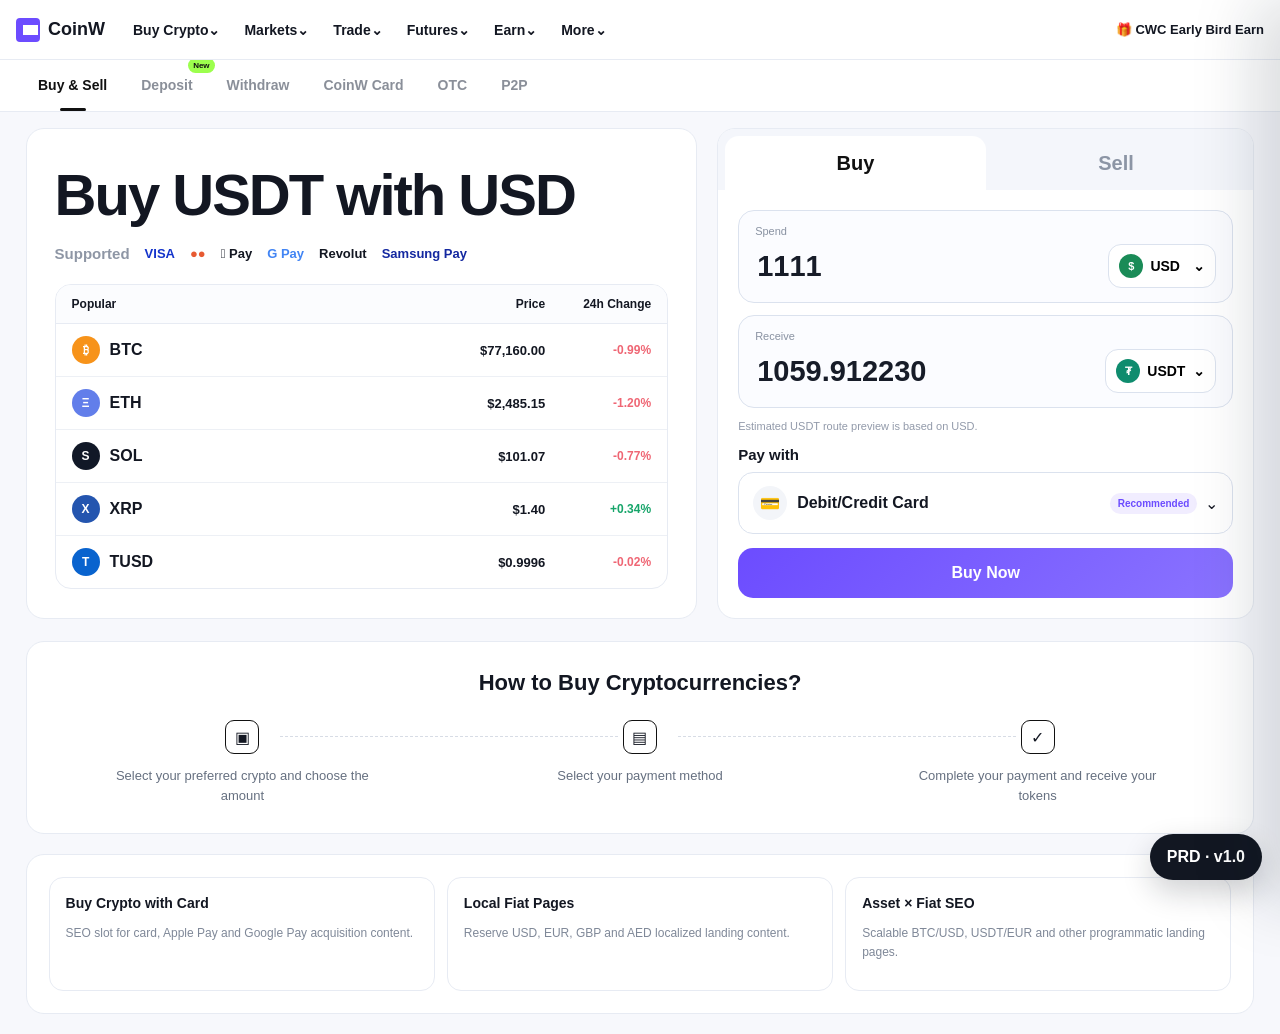
==== coinw-connect/index.html @ 409f34b9 "Add CoinW Connect Buy Now prototype and PRD" ====
<!DOCTYPE html>
<html lang="en">
<head>
<meta charset="utf-8"/>
<meta name="viewport" content="width=device-width,initial-scale=1"/>
<title>CoinW Connect · Buy Now Prototype + PRD</title>
<meta name="description" content="CoinW Connect Buy Now interactive prototype and product requirement document."/>
<style>
:root{--bg:#f7f8fc;--card:#fff;--line:#e7ebf3;--line2:#dbe2ee;--text:#131722;--muted:#7f8898;--purple:#6c4cff;--purple2:#8a73ff;--green:#17a56a;--red:#ef6674}*{box-sizing:border-box}html{scroll-behavior:smooth}body{margin:0;font-family:Inter,-apple-system,BlinkMacSystemFont,"Segoe UI",sans-serif;background:var(--bg);color:var(--text)}button,input{font:inherit}.nav{height:60px;background:#fff;border-bottom:1px solid var(--line);padding:0 16px;display:flex;align-items:center;justify-content:space-between;position:sticky;top:0;z-index:40}.nav-left,.brand,.menu{display:flex;align-items:center}.nav-left{gap:28px}.brand{gap:8px;font-weight:900;font-size:18px}.logo{width:24px;height:24px;border:7px solid var(--purple);border-right-width:2px;border-radius:4px}.menu{gap:24px;font-weight:700;font-size:14px}.promo{font-weight:800;font-size:13px}.mobile-actions{display:none}.subnav{height:52px;background:#fff;border-bottom:1px solid var(--line);display:flex;align-items:flex-end;gap:34px;padding:0 38px;overflow:auto;white-space:nowrap}.subnav::-webkit-scrollbar{display:none}.subnav-item{height:52px;display:flex;align-items:center;position:relative;color:#8a8f99;font-size:14px;font-weight:800}.subnav-item.active{color:#111}.subnav-item.active:after{content:"";position:absolute;bottom:0;left:50%;width:26px;height:3px;border-radius:3px;background:#111;transform:translateX(-50%)}.new{position:absolute;top:-1px;right:-22px;background:#9cff4d;color:#111;font-size:8px;padding:3px 5px;border-radius:999px}.page{width:min(1500px,96vw);margin:16px auto 22px;display:grid;grid-template-columns:1.25fr 1fr;gap:20px;align-items:stretch}.card{background:#fff;border:1px solid var(--line);border-radius:18px}.hero{padding:28px}.hero h1{font-size:58px;line-height:1.04;letter-spacing:-2px;margin:8px 0 20px}.support{display:flex;align-items:center;gap:15px;white-space:nowrap;overflow:auto;padding-bottom:2px;margin-bottom:20px}.support::-webkit-scrollbar{display:none}.support-label{color:#8e96a5;font-weight:700;font-size:15px}.paymark{font-size:13px;font-weight:800;flex:0 0 auto}.popular{border:1px solid var(--line);border-radius:16px;overflow:hidden}.popular-head,.popular-row{display:grid;grid-template-columns:1fr 145px 90px;gap:16px;align-items:center;padding:12px 16px}.popular-head{background:#fbfcfe;border-bottom:1px solid var(--line);font-size:12px;font-weight:800}.popular-head div:nth-child(n+2),.price,.chg{text-align:right}.popular-row{border-bottom:1px solid #edf0f5;cursor:pointer}.popular-row:last-child{border-bottom:none}.popular-row:hover,.popular-row.sel{background:#faf8ff}.asset{display:flex;align-items:center;gap:10px;font-weight:900}.coin{width:28px;height:28px;border-radius:50%;display:grid;place-items:center;color:#fff;font-size:12px;font-weight:900}.btc{background:#f7931a}.eth{background:#627eea}.sol{background:#111827}.xrp{background:#2455af}.tusd{background:#0963ce}.price{font-size:13px;font-weight:800}.chg{font-size:12px;font-weight:800}.down{color:var(--red)}.up{color:var(--green)}.panel{overflow:hidden}.tabs{display:grid;grid-template-columns:1fr 1fr;padding:7px 7px 0;background:#f4f6fb}.tabs button{height:54px;border:0;background:transparent;color:#8c95a5;font-size:20px;font-weight:900;border-radius:14px 14px 0 0;cursor:pointer}.tabs button.active{background:#fff;color:#111}.form{padding:20px}.field{border:1px solid var(--line2);border-radius:16px;background:#fbfcff;padding:14px 16px;margin-bottom:12px}.label{font-size:11px;color:#8992a2;margin-bottom:7px}.field-main{display:flex;align-items:center;justify-content:space-between;gap:10px}.amount{border:0;background:transparent;outline:0;min-width:0;width:100%;font-size:29px;font-weight:900;color:#171c28}.select-wrap{position:relative}.currency-btn{height:44px;min-width:108px;border:1px solid var(--line2);border-radius:13px;background:#fff;display:flex;align-items:center;justify-content:space-between;gap:8px;padding:0 10px;font-size:14px;font-weight:900;cursor:pointer}.dot{width:24px;height:24px;border-radius:50%;display:grid;place-items:center;color:#fff;font-size:11px}.usd{background:#1a8b57}.eur{background:#2867c9}.gbp{background:#4f46e5}.aed{background:#0f9d85}.usdt{background:#0f8c6e}.dropdown{display:none;position:absolute;right:0;top:51px;width:260px;background:#fff;border:1px solid var(--line2);border-radius:16px;padding:10px;box-shadow:0 18px 45px rgba(16,24,40,.15);z-index:80}.dropdown.show{display:block}.search{width:100%;height:38px;border:1px solid var(--line);border-radius:10px;padding:0 10px;outline:0;margin-bottom:8px}.dd{display:flex;align-items:center;justify-content:space-between;padding:9px;border-radius:10px;cursor:pointer}.dd:hover,.dd.active{background:#f5f2ff}.dd-left{display:flex;align-items:center;gap:9px}.dd small{display:block;color:#8b93a3;margin-top:2px}.estimate{font-size:11px;color:#929aaa;margin-bottom:14px}.section-title{font-size:15px;font-weight:900;margin:14px 0 9px}.pay-selector{border:1px solid var(--line2);border-radius:15px;padding:13px 14px;display:flex;align-items:center;justify-content:space-between;cursor:pointer}.pay-left{display:flex;align-items:center;gap:10px}.pay-icon{width:34px;height:34px;border-radius:50%;background:#f3f5f9;display:grid;place-items:center}.pay-title{font-size:16px;font-weight:900}.recommend{padding:5px 8px;border-radius:999px;background:#f1edff;color:var(--purple);font-size:10px;font-weight:900}.cta{width:100%;height:50px;border:0;border-radius:15px;background:linear-gradient(135deg,var(--purple),var(--purple2));color:#fff;font-size:16px;font-weight:900;margin-top:14px;cursor:pointer}.howto,.seo{width:min(1500px,96vw);margin:0 auto 20px;background:#fff;border:1px solid var(--line);border-radius:18px}.howto{padding:28px}.howto h2{text-align:center;margin:0 0 24px;font-size:22px}.steps{display:grid;grid-template-columns:repeat(3,1fr);gap:22px}.step{text-align:center;position:relative}.step:not(:last-child):after{content:"";position:absolute;top:16px;right:-50%;width:90%;border-top:1px dashed #d7dce5}.step-icon{width:34px;height:34px;border:1px solid #111;border-radius:9px;margin:0 auto 12px;display:grid;place-items:center;background:#fff;position:relative;z-index:2}.step p{margin:0 auto;color:#667080;font-size:13px;max-width:260px;line-height:1.5}.seo{padding:22px}.seo-grid{display:grid;grid-template-columns:repeat(3,1fr);gap:12px}.seo-card{border:1px solid var(--line);border-radius:14px;padding:16px}.seo-card b{font-size:14px}.seo-card p{font-size:12px;color:#7f8898;line-height:1.6}.overlay{position:fixed;inset:0;background:rgba(15,20,30,.5);display:none;align-items:center;justify-content:center;padding:18px;z-index:120}.overlay.show{display:flex}.modal{width:min(570px,96vw);max-height:88vh;overflow:auto;background:#fff;border-radius:20px;padding:22px}.modal-head{display:flex;align-items:center;justify-content:space-between;margin-bottom:14px}.modal-title{font-size:20px;font-weight:900}.close{width:34px;height:34px;border:0;background:#f4f5f8;border-radius:50%;font-size:20px;cursor:pointer}.group{display:flex;justify-content:space-between;color:#868e9d;font-size:12px;margin:14px 0 8px}.option{border:1px solid var(--line2);border-radius:14px;padding:13px;margin-bottom:10px;cursor:pointer}.option.selected{border-color:#171c28}.op-row{display:flex;align-items:center;justify-content:space-between;gap:14px}.op-left{display:flex;align-items:center;gap:12px}.op-icon{width:36px;height:36px;border-radius:10px;background:#f2f4f8;display:grid;place-items:center;font-weight:900}.op-title{font-size:14px;font-weight:900}.op-sub{font-size:11px;color:#8b93a3;margin-top:3px}.op-price{font-size:13px;font-weight:900}.modal-footer{text-align:right;margin-top:14px}.confirm{height:42px;padding:0 20px;border:0;border-radius:999px;background:#202531;color:#fff;font-weight:900;cursor:pointer}.auth-tabs{display:grid;grid-template-columns:1fr 1fr;background:#f3f5f8;border-radius:12px;padding:4px;margin-bottom:14px}.auth-tabs button{height:38px;border:0;border-radius:9px;background:transparent;font-weight:800;color:#7d8595}.auth-tabs button.active{background:#fff;color:#111}.auth-label{font-size:11px;color:#7f8898;margin:9px 0 6px}.auth-input{width:100%;height:45px;border:1px solid var(--line2);border-radius:12px;padding:0 12px;outline:0}.auth-primary{width:100%;height:46px;border:0;border-radius:13px;background:var(--purple);color:#fff;font-weight:900;margin-top:12px}.divider{display:flex;align-items:center;gap:8px;color:#a0a7b4;font-size:11px;margin:15px 0 10px}.divider:before,.divider:after{content:"";height:1px;background:#edf0f5;flex:1}.social{display:grid;grid-template-columns:repeat(3,1fr);gap:8px}.social button{height:42px;border:1px solid var(--line2);border-radius:11px;background:#fff;font-weight:800}.quotes{margin-top:12px}.quote{border:1px solid var(--line2);border-radius:14px;padding:13px;margin-bottom:9px;cursor:pointer}.quote.sel{border-color:#866fff;background:#fbfaff}.quote-top{display:flex;justify-content:space-between;gap:10px}.vendor{font-weight:900}.qsub,.qmeta{font-size:11px;color:#8992a2}.qmeta{display:flex;justify-content:space-between;margin-top:8px}.best{display:inline-block;background:#ebfaf2;color:#11985d;padding:3px 6px;border-radius:999px;font-size:9px;font-weight:900}.review{border:1px solid var(--line2);border-radius:14px;padding:13px}.kv{display:flex;justify-content:space-between;padding:9px 0;border-bottom:1px dashed #e7eaf0;font-size:12px}.kv:last-child{border-bottom:0}.kv span{color:#7c8595}
/* PRD drawer */.prd-fab{position:fixed;right:18px;bottom:20px;z-index:180;height:46px;padding:0 17px;border:0;border-radius:999px;background:#121722;color:#fff;font-weight:900;cursor:pointer;box-shadow:0 12px 30px rgba(18,23,34,.2)}.prd-backdrop{position:fixed;inset:0;background:rgba(17,23,34,.25);display:none;z-index:190}.prd-backdrop.show{display:block}.prd{position:fixed;top:0;right:0;width:min(700px,94vw);height:100vh;background:#fff;z-index:200;transform:translateX(100%);transition:.25s;box-shadow:-25px 0 60px rgba(16,24,40,.15);display:flex;flex-direction:column}.prd.open{transform:none}.prd-head{padding:18px 22px;border-bottom:1px solid #edf0f5;display:flex;justify-content:space-between;gap:14px}.eyebrow{font-size:10px;letter-spacing:.08em;color:var(--purple);font-weight:900}.prd-head h2{font-size:24px;margin:4px 0 5px}.meta{font-size:11px;color:#8b93a3}.prd-body{display:grid;grid-template-columns:165px 1fr;min-height:0;flex:1}.toc{background:#fbfbfd;border-right:1px solid #edf0f5;padding:12px 9px;overflow:auto}.toc a{display:block;text-decoration:none;color:#657080;font-size:11px;font-weight:700;padding:7px 9px;border-radius:8px}.toc a:hover{background:#f1edff;color:var(--purple)}.doc{overflow:auto;padding:20px 22px 45px}.sec{padding-bottom:20px;margin-bottom:20px;border-bottom:1px solid #eef1f5}.sec:last-child{border-bottom:0}.sec h3{font-size:19px;margin:0 0 10px}.sec h4{font-size:14px;margin:15px 0 7px}.sec p,.sec li{font-size:12px;color:#576171;line-height:1.65}.sec ul,.sec ol{padding-left:18px}.callout,.note{border-radius:11px;padding:11px 12px;font-size:12px;line-height:1.6;margin:9px 0}.callout{background:#f8f6ff;border:1px solid #e4ddff;color:#4f43a3}.note{background:#fafbfc;border:1px solid #e8ebf1;color:#687183}.tbl{width:100%;border-collapse:separate;border-spacing:0;border:1px solid #e8ebf1;border-radius:11px;overflow:hidden;margin:9px 0;font-size:11px}.tbl th,.tbl td{padding:8px;border-bottom:1px solid #edf0f4;border-right:1px solid #edf0f4;text-align:left;vertical-align:top;line-height:1.4}.tbl th{background:#f8f9fb}.tbl tr:last-child td{border-bottom:0}.tbl th:last-child,.tbl td:last-child{border-right:0}.tag{display:inline-flex;padding:2px 6px;border-radius:999px;background:#f1edff;color:#6c4cff;font-size:9px;font-weight:900}.p0{background:#fff0f1;color:#e34b5a}.p1{background:#fff7e9;color:#c27c10}.flow{display:flex;flex-wrap:wrap;gap:5px;align-items:center}.flow b{border:1px solid #e1e5ed;border-radius:7px;padding:5px 7px;font-size:10px}.arrow{color:#9ca3af}
@media(max-width:780px){.menu,.promo{display:none}.mobile-actions{display:flex;gap:14px}.subnav{padding:0 14px;gap:24px}.page{width:auto;margin:12px;display:flex;flex-direction:column}.panel{order:0}.hero{order:1;padding:18px 15px}.hero h1{font-size:34px;margin-bottom:14px}.support{gap:12px}.support-label{font-size:14px}.paymark{font-size:12px}.popular-head,.popular-row{grid-template-columns:1fr 92px 68px;padding:10px 12px;gap:8px}.popular-head{font-size:10px}.price{font-size:11px}.chg{font-size:10px}.form{padding:15px}.tabs button{height:48px;font-size:17px}.amount{font-size:26px}.currency-btn{min-width:100px}.dropdown{position:fixed;left:12px;right:12px;top:auto;bottom:12px;width:auto;max-height:65vh;overflow:auto}.howto,.seo{width:auto;margin:0 12px 14px}.howto{padding:20px 16px}.steps{grid-template-columns:1fr;gap:6px}.step{display:grid;grid-template-columns:34px 1fr;text-align:left;gap:10px;padding:7px 0}.step:not(:last-child):after{display:none}.step-icon{margin:0}.step p{margin:5px 0 0;max-width:none}.seo-grid{grid-template-columns:1fr}.overlay{align-items:flex-end;padding:0}.modal{width:100%;max-width:none;border-radius:20px 20px 0 0;padding:18px 15px}.social{grid-template-columns:1fr}.prd{width:100vw}.prd-body{display:block}.toc{display:none}.doc{padding:17px 15px 40px}.prd-head{padding:15px}.prd-head h2{font-size:21px}.prd-fab{right:12px;bottom:13px}}
</style>
</head><body>
<div class="nav"><div class="nav-left"><div class="brand"><span class="logo"></span>CoinW</div><div class="menu"><span>Buy Crypto⌄</span><span>Markets⌄</span><span>Trade⌄</span><span>Futures⌄</span><span>Earn⌄</span><span>More⌄</span></div></div><div class="promo">🎁 CWC Early Bird Earn</div><div class="mobile-actions">⌕ ☰</div></div>
<div class="subnav"><div class="subnav-item active">Buy &amp; Sell</div><div class="subnav-item">Deposit<span class="new">New</span></div><div class="subnav-item">Withdraw</div><div class="subnav-item">CoinW Card</div><div class="subnav-item">OTC</div><div class="subnav-item">P2P</div></div>
<div class="page">
<section class="card hero"><h1 id="heroTitle">Buy USDT with USD</h1><div class="support"><span class="support-label">Supported</span><span class="paymark" style="color:#1434cb">VISA</span><span class="paymark" style="color:#e75a32">●●</span><span class="paymark"> Pay</span><span class="paymark" style="color:#4285f4">G Pay</span><span class="paymark">Revolut</span><span class="paymark" style="color:#1428a0">Samsung Pay</span></div>
<div class="popular"><div class="popular-head"><div>Popular</div><div>Price</div><div>24h Change</div></div><div id="pop-USDT" style="display:none"></div><div class="popular-row" id="pop-BTC" onclick="pickAsset('BTC')"><div class="asset"><span class="coin btc">₿</span>BTC</div><div class="price">$77,160.00</div><div class="chg down">-0.99%</div></div><div class="popular-row" id="pop-ETH" onclick="pickAsset('ETH')"><div class="asset"><span class="coin eth">Ξ</span>ETH</div><div class="price">$2,485.15</div><div class="chg down">-1.20%</div></div><div class="popular-row" id="pop-SOL" onclick="pickAsset('SOL')"><div class="asset"><span class="coin sol">S</span>SOL</div><div class="price">$101.07</div><div class="chg down">-0.77%</div></div><div class="popular-row" id="pop-XRP" onclick="pickAsset('XRP')"><div class="asset"><span class="coin xrp">X</span>XRP</div><div class="price">$1.40</div><div class="chg up">+0.34%</div></div><div class="popular-row" id="pop-TUSD" onclick="pickAsset('TUSD')"><div class="asset"><span class="coin tusd">T</span>TUSD</div><div class="price">$0.9996</div><div class="chg down">-0.02%</div></div></div></section>
<section class="card panel"><div class="tabs"><button id="buyTab" class="active" onclick="setMode('buy')">Buy</button><button id="sellTab" onclick="setMode('sell')">Sell</button></div><div class="form" id="form"></div></section></div>
<section class="howto"><h2>How to Buy Cryptocurrencies?</h2><div class="steps"><div class="step"><div class="step-icon">▣</div><p>Select your preferred crypto and choose the amount</p></div><div class="step"><div class="step-icon">▤</div><p>Select your payment method</p></div><div class="step"><div class="step-icon">✓</div><p>Complete your payment and receive your tokens</p></div></div></section>
<section class="seo"><div class="seo-grid"><div class="seo-card"><b>Buy Crypto with Card</b><p>SEO slot for card, Apple Pay and Google Pay acquisition content.</p></div><div class="seo-card"><b>Local Fiat Pages</b><p>Reserve USD, EUR, GBP and AED localized landing content.</p></div><div class="seo-card"><b>Asset × Fiat SEO</b><p>Scalable BTC/USD, USDT/EUR and other programmatic landing pages.</p></div></div></section>
<div class="overlay" id="payModal"><div class="modal"><div class="modal-head"><div class="modal-title">Select Payment Method</div><button class="close" onclick="closePay()">×</button></div><div class="group"><span>CoinW Connect</span><span>Price per USD</span></div><div class="option" id="op-card" onclick="selectPay('Debit/Credit Card')"><div class="op-row"><div class="op-left"><div class="op-icon">💳</div><div><div class="op-title">Debit/Credit Card</div><div class="op-sub">Visa, Mastercard</div></div></div><div class="op-price">1.0482 USD</div></div></div><div class="option" id="op-apple" onclick="selectPay('Apple Pay')"><div class="op-row"><div class="op-left"><div class="op-icon"></div><div><div class="op-title">Apple Pay</div></div></div><div class="op-price">1.0478 USD</div></div></div><div class="option" id="op-google" onclick="selectPay('Google Pay')"><div class="op-row"><div class="op-left"><div class="op-icon">G</div><div><div class="op-title">Google Pay</div></div></div><div class="op-price">1.0479 USD</div></div></div><div class="group"><span>Third Party · Extra KYC</span><span></span></div><div class="option" id="op-mercuryo" onclick="selectPay('Mercuryo')"><div class="op-row"><div class="op-left"><div class="op-icon">M</div><div><div class="op-title">Mercuryo</div><div class="op-sub">Third-party ramp</div></div></div><div class="op-price">1.0206 USD</div></div></div><div class="option" id="op-moonpay" onclick="selectPay('MoonPay')"><div class="op-row"><div class="op-left"><div class="op-icon">●</div><div><div class="op-title">MoonPay</div><div class="op-sub">Third-party ramp</div></div></div><div class="op-price">1.0142 USD</div></div></div><div class="modal-footer"><button class="confirm" onclick="applyPay()">Confirm</button></div></div></div>
<div class="overlay" id="authModal"><div class="modal"><div class="modal-head"><div class="modal-title" id="authTitle">Welcome to CoinW</div><button class="close" onclick="closeAuth()">×</button></div><div class="auth-tabs"><button id="signTab" class="active" onclick="authMode('signup')">Sign up</button><button id="loginTab" onclick="authMode('login')">Log in</button></div><div id="authBody"></div></div></div>
<button class="prd-fab" onclick="openPRD()">PRD · v1.0</button><div class="prd-backdrop" id="prdBack" onclick="closePRD()"></div><aside class="prd" id="prd"><div class="prd-head"><div><div class="eyebrow">PRODUCT REQUIREMENT DOCUMENT</div><h2>CoinW Connect · Buy Now</h2><div class="meta">V1.0 · Draft · 2026-09-15 · Web + App</div></div><button class="close" onclick="closePRD()">×</button></div><div class="prd-body"><nav class="toc"><a href="#s1">01 项目概述</a><a href="#s2">02 目标与指标</a><a href="#s3">03 范围</a><a href="#s4">04 用户场景</a><a href="#s5">05 E2E Flow</a><a href="#s6">06 页面模块</a><a href="#s7">07 核心规则</a><a href="#s8">08 CoinW Connect</a><a href="#s9">09 登录/KYC</a><a href="#s10">10 支付/报价</a><a href="#s11">11 订单状态</a><a href="#s12">12 异常</a><a href="#s13">13 风控合规</a><a href="#s14">14 数据埋点</a><a href="#s15">15 SEO</a><a href="#s16">16 技术/API</a><a href="#s17">17 后台</a><a href="#s18">18 多语言</a><a href="#s19">19 验收</a><a href="#s20">20 Roadmap</a><a href="#s21">21 待确认</a></nav><main class="doc">
<section class="sec" id="s1"><h3>01. 项目概述</h3><div class="callout"><b>一句话：</b>CoinW Connect 是 CoinW 自有品牌的法币买卖入口。用户在 CoinW 内选择币种、法币与支付方式，后台路由至合适 PSP / On-ramp Provider，尽量保持原生 UI、复用 KYC，并由 CoinW 统一展示报价、订单与售后。</div><p>核心问题：第三方跳转、重复 KYC、报价不可比、支付方式分散、品牌割裂。产品原则：CoinW First、Payment Method First、Native before Redirect、One Router。</p></section>
<section class="sec" id="s2"><h3>02. 目标与指标</h3><table class="tbl"><tr><th>目标</th><th>建议指标</th></tr><tr><td>提升买币转化</td><td>Visit → Buy Now +10%~20%</td></tr><tr><td>提升支付成功率</td><td>Payment Success +5 pct</td></tr><tr><td>降低 KYC 摩擦</td><td>重复 KYC 率下降 ≥50%</td></tr><tr><td>降低单通道依赖</td><td>关键市场 ≥2 可用通道</td></tr><tr><td>SEO 获客</td><td>Asset×Fiat Landing Pages</td></tr></table><p><b>North Star：</b>Completed Buy/Sell Orders / Qualified Buy Page Visitors。</p></section>
<section class="sec" id="s3"><h3>03. 产品范围</h3><table class="tbl"><tr><th>阶段</th><th>范围</th></tr><tr><td><span class="tag p0">P0</span></td><td>Buy、主流法币/币、Card、Apple Pay、Google Pay、登录注册 Gate、报价、订单结果、Web/App。</td></tr><tr><td><span class="tag p1">P1</span></td><td>Sell、Bank Transfer、本地支付、Router、失败切换、订单中心。</td></tr><tr><td>P2</td><td>Recurring Buy、智能路由、地域化 SEO、会员费率。</td></tr></table><p>首期不做：P2P、复杂 OTC、自建全球 acquiring。</p></section>
<section class="sec" id="s4"><h3>04. 用户与场景</h3><table class="tbl"><tr><th>用户</th><th>需求</th><th>体验</th></tr><tr><td>未登录</td><td>先看能否买和价格</td><td>可配置；Buy Now 后注册/登录。</td></tr><tr><td>已登录未 KYC</td><td>最短完成认证</td><td>保留当前订单上下文。</td></tr><tr><td>KYC Passed</td><td>最少步骤支付</td><td>优先 KYC Reliance。</td></tr><tr><td>高频用户</td><td>价格/成功率/速度</td><td>推荐最优支付方式。</td></tr></table></section>
<section class="sec" id="s5"><h3>05. E2E Flow</h3><div class="flow"><b>Buy & Sell</b><span class="arrow">→</span><b>Fiat/Asset</b><span class="arrow">→</span><b>Payment Method</b><span class="arrow">→</span><b>Buy Now</b><span class="arrow">→</span><b>Auth/KYC</b><span class="arrow">→</span><b>Quote</b><span class="arrow">→</span><b>Pay</b><span class="arrow">→</span><b>Complete</b></div><div class="note">登录/KYC 前选择的 fiat、asset、amount、payment_method 必须保存并在成功后恢复。</div></section>
<section class="sec" id="s6"><h3>06. 页面模块</h3><table class="tbl"><tr><th>模块</th><th>需求</th></tr><tr><td>动态 H1</td><td>Buy {Asset} with {Fiat}，切换后实时变化。</td></tr><tr><td>Supported</td><td>支付品牌单行轻量展示；移动端横滑。</td></tr><tr><td>Popular</td><td>竖向 5 个；一次 batch 行情；点击联动 Asset。</td></tr><tr><td>Spend/Receive</td><td>金额 + Fiat/Crypto 搜索下拉；min/max 校验。</td></tr><tr><td>Pay with</td><td>只保留支付方式 + Recommended，避免信息过载。</td></tr><tr><td>Payment Modal</td><td>Card、Apple Pay、Google Pay 独立；Third Party fallback。</td></tr><tr><td>Buy Now</td><td>未登录拉起 Auth；已登录进入 Quote/Pay。</td></tr><tr><td>How to Buy</td><td>Choose → Pay → Receive，静态模块。</td></tr><tr><td>SEO</td><td>正文、FAQ、Asset×Fiat Landing 预留。</td></tr></table></section>
<section class="sec" id="s7"><h3>07. 核心规则</h3><ul><li>只展示 enabled 的 Asset×Fiat×Country 组合。</li><li>金额需同时满足 CoinW、Provider、支付方式、KYC Tier 限额。</li><li>Recommended 排序建议：可用性 &gt; 摩擦 &gt; 成功率 &gt; 成本 &gt; ETA。</li><li>配置页价格为 estimate；执行前 Quote 必须含 quote_id、expires_at、effective_price、fee、receive_amount。</li><li>Quote 过期自动刷新；变化超过阈值需二次确认。</li></ul></section>
<section class="sec" id="s8"><h3>08. CoinW Connect 架构</h3><div class="callout"><b>定义：</b>CoinW Connect = CoinW 自有 Payment/On-ramp Experience Layer + Routing Layer，不等于单一 PSP。</div><table class="tbl"><tr><th>层</th><th>职责</th></tr><tr><td>CoinW UX</td><td>支付方式、认证、报价、订单、客服。</td></tr><tr><td>Router</td><td>Eligibility、Provider 选择、Quote 聚合、Fallback、成本/成功率策略。</td></tr><tr><td>Connector</td><td>PSP / On-ramp API、SDK、KYC Reliance、Webhook、Settlement。</td></tr><tr><td>Ledger</td><td>UID/订单关联、资产入账、对账、补单。</td></tr></table><p>Provider 最低要求：优先 Full API / Headless / Embedded SDK；Quote/Order/Status/Webhook；Card 支持 3DS/Tokenization；优先 KYC Reliance。候选包括 Banxa Native、OSL Pay OpenAPI、Transak Whitelabel、Nuvei、Checkout.com + Crypto Provider 等，最终以商务/牌照/覆盖为准。</p></section>
<section class="sec" id="s9"><h3>09. 登录 / KYC</h3><table class="tbl"><tr><th>状态</th><th>动作</th></tr><tr><td>未登录</td><td>Sign up / Log in；Email/Phone、Google、Apple、Telegram。</td></tr><tr><td>已登录未 KYC</td><td>进入 CoinW KYC，成功后恢复订单。</td></tr><tr><td>KYC Processing</td><td>禁止支付。</td></tr><tr><td>KYC Passed</td><td>请求 Eligibility / Quote。</td></tr><tr><td>Extra KYC</td><td>只补 Provider 缺失字段，避免全量重做。</td></tr></table></section>
<section class="sec" id="s10"><h3>10. 支付方式与报价</h3><ul><li>Debit/Credit Card：Visa、Mastercard。</li><li>Apple Pay / Google Pay：独立一行，按设备/地区/Provider 可用性展示。</li><li>Bank Transfer：P1；按地区配置 local rail。</li><li>Third Party：原生能力不可用或显著更优时 fallback。</li></ul><p>认证后 Quote 卡建议只保留 Provider、Receive、Effective Price、Fee、ETA、Best，避免重复信息。</p></section>
<section class="sec" id="s11"><h3>11. 订单状态</h3><table class="tbl"><tr><th>Status</th><th>用户文案</th></tr><tr><td>CREATED</td><td>Preparing payment</td></tr><tr><td>PAYMENT_PENDING</td><td>Complete your payment</td></tr><tr><td>PAYMENT_PROCESSING</td><td>Processing</td></tr><tr><td>PAYMENT_SUCCESS</td><td>Payment received</td></tr><tr><td>CRYPTO_PROCESSING</td><td>Crypto is on the way</td></tr><tr><td>COMPLETED</td><td>Completed</td></tr><tr><td>FAILED</td><td>Failed + Retry</td></tr><tr><td>REFUNDING/REFUNDED</td><td>Refund status</td></tr></table></section>
<section class="sec" id="s12"><h3>12. 异常场景</h3><ul><li>Quote 过期：刷新并必要时二次确认。</li><li>Provider 不可用：Router 尝试下一通道。</li><li>3DS 失败：保留订单，可 Retry 或换方式。</li><li>支付成功未到账：进入 CRYPTO_PROCESSING，禁止重复扣款。</li><li>切换 fiat/asset：旧 Quote 立即失效。</li><li>地区受限：隐藏不可用方式；全不可用给替代路径。</li></ul></section>
<section class="sec" id="s13"><h3>13. 风控与合规</h3><ul><li>Eligibility 结合账户实体、居住国、IP、KYC Level、支付工具国家。</li><li>Card：3DS、CVV/AVS（适用时）、velocity、device/fraud signals。</li><li>制裁/PEP/高风险地区沿用 CoinW 账户层规则。</li><li>支付工具持有人与 KYC 姓名不一致策略需合规确认。</li><li>Provider decision、Webhook、人工操作完整 Audit Log。</li></ul></section>
<section class="sec" id="s14"><h3>14. 数据埋点</h3><table class="tbl"><tr><th>Event</th><th>说明</th></tr><tr><td>buy_page_view</td><td>页面曝光</td></tr><tr><td>fiat_select / asset_select</td><td>切换资产</td></tr><tr><td>payment_method_open/select</td><td>支付方式选择</td></tr><tr><td>buy_now_click</td><td>主 CTA</td></tr><tr><td>auth_complete</td><td>认证完成</td></tr><tr><td>quote_success</td><td>报价成功</td></tr><tr><td>payment_submit</td><td>支付提交</td></tr><tr><td>order_complete / fail</td><td>完成 / 失败</td></tr></table><p>Dashboard：Visit→Buy Now、Auth Completion、Quote Success、Payment Success、Order Completion、Provider Success Rate、KYC Re-do Rate、P50/P95 完成时长。</p></section>
<section class="sec" id="s15"><h3>15. SEO / Growth</h3><ul><li>核心内容未登录可抓取，建议 SSR。</li><li>Title/H1：Buy {Asset} with {Fiat} | CoinW。</li><li>Programmatic：/buy/btc/usd、/buy/usdt/eur。</li><li>正文：How to Buy、Payment Methods、FAQ、Fees、Limits、本地市场内容。</li><li>FAQ Schema、Breadcrumb、canonical、hreflang。</li><li>Popular 仅一次 batch 行情 + cache，避免实时接口堆叠。</li></ul></section>
<section class="sec" id="s16"><h3>16. 技术 / API</h3><table class="tbl"><tr><th>API</th><th>用途</th></tr><tr><td>GET /buy/config</td><td>国家、fiat、asset、payment、限额；可缓存。</td></tr><tr><td>POST /buy/eligibility</td><td>用户/方式/Provider 可用性。</td></tr><tr><td>POST /buy/quotes</td><td>并发聚合 Provider 报价。</td></tr><tr><td>POST /buy/orders</td><td>CoinW + Provider 订单；必须幂等。</td></tr><tr><td>GET /buy/orders/{id}</td><td>统一订单状态。</td></tr><tr><td>POST /webhooks/provider/{x}</td><td>验签、去重、可重放。</td></tr></table><p>Quote 聚合并发；敏感支付字段只走 PCI 合规 Hosted Fields / SDK；Popular 使用 1 次 batch API + 15~60s cache。</p></section>
<section class="sec" id="s17"><h3>17. 后台 / 运营</h3><ul><li>Country → Fiat → Asset → Payment Method → Provider 配置。</li><li>Provider 开关、优先级、成本、限额、Maintenance、Fallback。</li><li>Recommended 规则权重。</li><li>订单搜索、失败原因、Refresh Status、Retry Webhook、Export。</li><li>SEO/FAQ/How to Buy 内容可配置。</li></ul></section>
<section class="sec" id="s18"><h3>18. 多语言与本地化</h3><ul><li>Asset Symbol / Fiat code 固定英文，描述本地化。</li><li>金额与小数精度按 locale 处理。</li><li>Supported Payment Methods 按地区动态。</li><li>SEO 使用 hreflang + 本地法币关键词。</li><li>移动端 Supported 单行横滑，不换两行。</li></ul></section>
<section class="sec" id="s19"><h3>19. 验收标准</h3><ol><li>USD→EUR 后 H1、币种、estimate、Quote 同步。</li><li>USDT→BTC 后 H1、Receive、Popular 高亮、Quote 同步。</li><li>未登录 Buy Now 必拉起注册/登录并恢复上下文。</li><li>Apple Pay / Google Pay 独立；Card 仅 Visa/Mastercard。</li><li>Recommended 只允许一个并与 Router 一致。</li><li>过期 Quote 不可提交。</li><li>重复点击不得重复建单/扣款。</li><li>Desktop/Mobile 完整走通。</li><li>Popular 5 个资产只用一次批量行情请求。</li><li>SEO 内容未登录可抓取。</li></ol></section>
<section class="sec" id="s20"><h3>20. Roadmap</h3><table class="tbl"><tr><th>阶段</th><th>交付</th></tr><tr><td><span class="tag p0">MVP</span></td><td>Buy + Card/Apple Pay/Google Pay + 主 Provider + fallback + Auth/KYC + Quote/Order + Web/App；建议 4~6 周（视 Provider）。</td></tr><tr><td><span class="tag p1">1.1</span></td><td>Bank Transfer、Sell、Router、订单中心、Provider Analytics。</td></tr><tr><td>P2</td><td>本地支付、Recurring Buy、更多国家、智能路由、Programmatic SEO。</td></tr></table></section>
<section class="sec" id="s21"><h3>21. 待确认项</h3><ul><li>首发国家/法币：USD、EUR、GBP、AED 的 rollout。</li><li>首家白标 Provider 与 fallback 商务选择。</li><li>KYC Reliance 法务可接受范围、字段与 consent。</li><li>CoinW / Provider legal counterparty 与披露方式。</li><li>Chargeback / refund / dispute 责任归属。</li><li>Fee 是否拆分展示。</li><li>Sell 是否同期。</li><li>Router 自建还是先用 orchestration。</li></ul><div class="callout"><b>建议顺序：</b>首发市场 → Provider 白标/KYC/覆盖 → P0 Payment Methods → Quote/Order API → 联调 → 灰度。</div></section>
</main></div></aside>
<script>
const fiat=[['USD','US Dollar','$','usd'],['EUR','Euro','€','eur'],['GBP','British Pound','£','gbp'],['AED','UAE Dirham','د','aed']];const crypto=[['USDT','Tether','₮','usdt'],['BTC','Bitcoin','₿','btc'],['ETH','Ethereum','Ξ','eth'],['SOL','Solana','S','sol'],['XRP','XRP','X','xrp'],['TUSD','TrueUSD','T','tusd']];const st={mode:'buy',fiat:'USD',crypto:'USDT',pay:'Debit/Credit Card',pendingPay:'Debit/Credit Card',step:'form',q:0,logged:false};const base={USDT:1.0482,BTC:77160,ETH:2485.15,SOL:101.07,XRP:1.40,TUSD:.9996},fx={USD:1,EUR:.92,GBP:.79,AED:3.6725};const providers=[['CoinW Connect','Native route',1,1.8,'~2 min'],['Mercuryo','Third-party ramp',1.011,2.2,'~4 min'],['MoonPay','Third-party ramp',1.0168,2.6,'~4 min']];function f(code){return fiat.find(x=>x[0]===code)}function c(code){return crypto.find(x=>x[0]===code)}function receive(){let p=(base[st.crypto]||1)*(fx[st.fiat]||1),v=1111/p;return st.crypto==='USDT'?v.toFixed(6):st.crypto==='BTC'?v.toFixed(8):v.toFixed(4)}function title(){document.getElementById('heroTitle').textContent=(st.mode==='buy'?'Buy ':'Sell ')+st.crypto+(st.mode==='buy'?' with ':' for ')+st.fiat}function currency(type,sel){let list=type==='fiat'?fiat:crypto,arr=type==='fiat'?f(sel):c(sel);return `<div class="select-wrap"><button class="currency-btn" onclick="toggleDD('${type}',event)"><span style="display:flex;align-items:center;gap:7px"><span class="dot ${arr[3]}">${arr[2]}</span>${arr[0]}</span>⌄</button><div class="dropdown" id="${type}DD"><input class="search" placeholder="Search" oninput="filterDD('${type}',this.value)"><div>${list.map(x=>`<div class="dd ${x[0]===sel?'active':''}" data-k="${(x[0]+' '+x[1]).toLowerCase()}" onclick="chooseCurrency('${type}','${x[0]}')"><div class="dd-left"><span class="dot ${x[3]}">${x[2]}</span><div><b>${x[0]}</b><small>${x[1]}</small></div></div></div>`).join('')}</div></div></div>`}function common(){return `<div class="field"><div class="label">${st.mode==='buy'?'Spend':'Sell'}</div><div class="field-main"><input class="amount" value="1111">${currency('fiat',st.fiat)}</div></div><div class="field"><div class="label">${st.mode==='buy'?'Receive':'Receive fiat'}</div><div class="field-main"><input class="amount" value="${receive()}">${currency(st.mode==='buy'?'crypto':'fiat',st.mode==='buy'?st.crypto:st.fiat)}</div></div><div class="estimate">Estimated ${st.crypto} route preview is based on ${st.fiat}.</div><div class="section-title">${st.mode==='buy'?'Pay with':'Cash out to'}</div><div class="pay-selector" onclick="openPay()"><div class="pay-left"><div class="pay-icon">💳</div><div class="pay-title">${st.pay}</div></div><div style="display:flex;align-items:center;gap:8px"><span class="recommend">Recommended</span>⌄</div></div>`}function quotes(){let p=(base[st.crypto]||1)*(fx[st.fiat]||1);return `<div class="quotes"><div class="section-title">Available quotes</div>${providers.map((x,i)=>{let ep=p*x[2],r=(1111/ep);return `<div class="quote ${st.q===i?'sel':''}" onclick="st.q=${i};render()"><div class="quote-top"><div><div class="vendor">${x[0]} ${i===0?'<span class="best">Best</span>':''}</div><div class="qsub">${x[1]}</div></div><b>${st.crypto==='USDT'?r.toFixed(4):r.toFixed(6)} ${st.crypto}</b></div><div class="qmeta"><span>1 ${st.crypto} ≈ ${ep.toFixed(ep>10?2:4)} ${st.fiat} · Fee ${x[3]}%</span><span>${x[4]}</span></div></div>`}).join('')}</div><button class="cta" onclick="st.step='review';render()">Continue</button>`}function render(){document.getElementById('buyTab').classList.toggle('active',st.mode==='buy');document.getElementById('sellTab').classList.toggle('active',st.mode==='sell');let h=common();if(st.step==='form')h+=`<button class="cta" onclick="buyNow()">Buy Now</button>`;else if(st.step==='quotes')h+=quotes();else if(st.step==='review'){let q=providers[st.q];h=`<div class="review"><div class="kv"><span>Order Type</span><b>${st.mode}</b></div><div class="kv"><span>Spend</span><b>1111 ${st.fiat}</b></div><div class="kv"><span>Asset</span><b>${st.crypto}</b></div><div class="kv"><span>Payment</span><b>${st.pay}</b></div><div class="kv"><span>Provider</span><b>${q[0]}</b></div></div><button class="cta" onclick="st.step='done';render()">Confirm</button>`}else h=`<div style="text-align:center;padding:45px 10px"><div style="width:62px;height:62px;border-radius:50%;background:#ebfaf2;color:#169b60;display:grid;place-items:center;margin:auto;font-size:30px">✓</div><h2>Order submitted</h2><p style="color:#8992a2">Your order has been created successfully.</p></div><button class="cta" onclick="st.step='form';render()">Start new order</button>`;document.getElementById('form').innerHTML=h;title();document.querySelectorAll('.popular-row').forEach(x=>x.classList.remove('sel'));let r=document.getElementById('pop-'+st.crypto);if(r)r.classList.add('sel')}function setMode(m){st.mode=m;st.step='form';render()}function pickAsset(x){st.crypto=x;st.step='form';render()}function toggleDD(t,e){e.stopPropagation();document.querySelectorAll('.dropdown').forEach(x=>{if(x.id!==t+'DD')x.classList.remove('show')});document.getElementById(t+'DD').classList.toggle('show')}function filterDD(t,v){document.querySelectorAll('#'+t+'DD .dd').forEach(x=>x.style.display=x.dataset.k.includes(v.toLowerCase())?'flex':'none')}function chooseCurrency(t,v){if(t==='fiat')st.fiat=v;else st.crypto=v;render()}document.addEventListener('click',e=>{if(!e.target.closest('.select-wrap'))document.querySelectorAll('.dropdown').forEach(x=>x.classList.remove('show'))});function openPay(){st.pendingPay=st.pay;document.getElementById('payModal').classList.add('show');markPay()}function closePay(){document.getElementById('payModal').classList.remove('show')}function selectPay(p){st.pendingPay=p;markPay()}function markPay(){['card','apple','google','mercuryo','moonpay'].forEach(x=>document.getElementById('op-'+x).classList.remove('selected'));let m={'Debit/Credit Card':'card','Apple Pay':'apple','Google Pay':'google','Mercuryo':'mercuryo','MoonPay':'moonpay'};document.getElementById('op-'+m[st.pendingPay]).classList.add('selected')}function applyPay(){st.pay=st.pendingPay;closePay();render()}function buyNow(){if(!st.logged){openAuth()}else{st.step='quotes';render()}}function openAuth(){document.getElementById('authModal').classList.add('show');authMode('signup')}function closeAuth(){document.getElementById('authModal').classList.remove('show')}function authMode(m){document.getElementById('signTab').classList.toggle('active',m==='signup');document.getElementById('loginTab').classList.toggle('active',m==='login');document.getElementById('authTitle').textContent=m==='signup'?'Welcome to CoinW':'Log in to CoinW';document.getElementById('authBody').innerHTML=m==='signup'?`<div class="auth-label">Email / Phone number</div><input class="auth-input" placeholder="Email / Phone number"><div class="auth-label">Referral code (Optional)</div><input class="auth-input" placeholder="Referral code"><button class="auth-primary" onclick="authOK()">Create account</button><div class="divider">Or continue with</div><div class="social"><button>Google</button><button>Apple</button><button>Telegram</button></div>`:`<div class="auth-label">Email / Phone number</div><input class="auth-input" placeholder="Email / Phone number"><div class="auth-label">Password</div><input class="auth-input" type="password" placeholder="Password"><button class="auth-primary" onclick="authOK()">Log in</button><div class="divider">Or continue with</div><div class="social"><button>Google</button><button>Apple</button><button>Telegram</button></div>`}function authOK(){st.logged=true;closeAuth();st.step='quotes';render()}function openPRD(){document.getElementById('prd').classList.add('open');document.getElementById('prdBack').classList.add('show');document.body.style.overflow='hidden'}function closePRD(){document.getElementById('prd').classList.remove('open');document.getElementById('prdBack').classList.remove('show');document.body.style.overflow=''}document.addEventListener('keydown',e=>{if(e.key==='Escape'){closePRD();closePay();closeAuth()}});render();
</script></body></html>
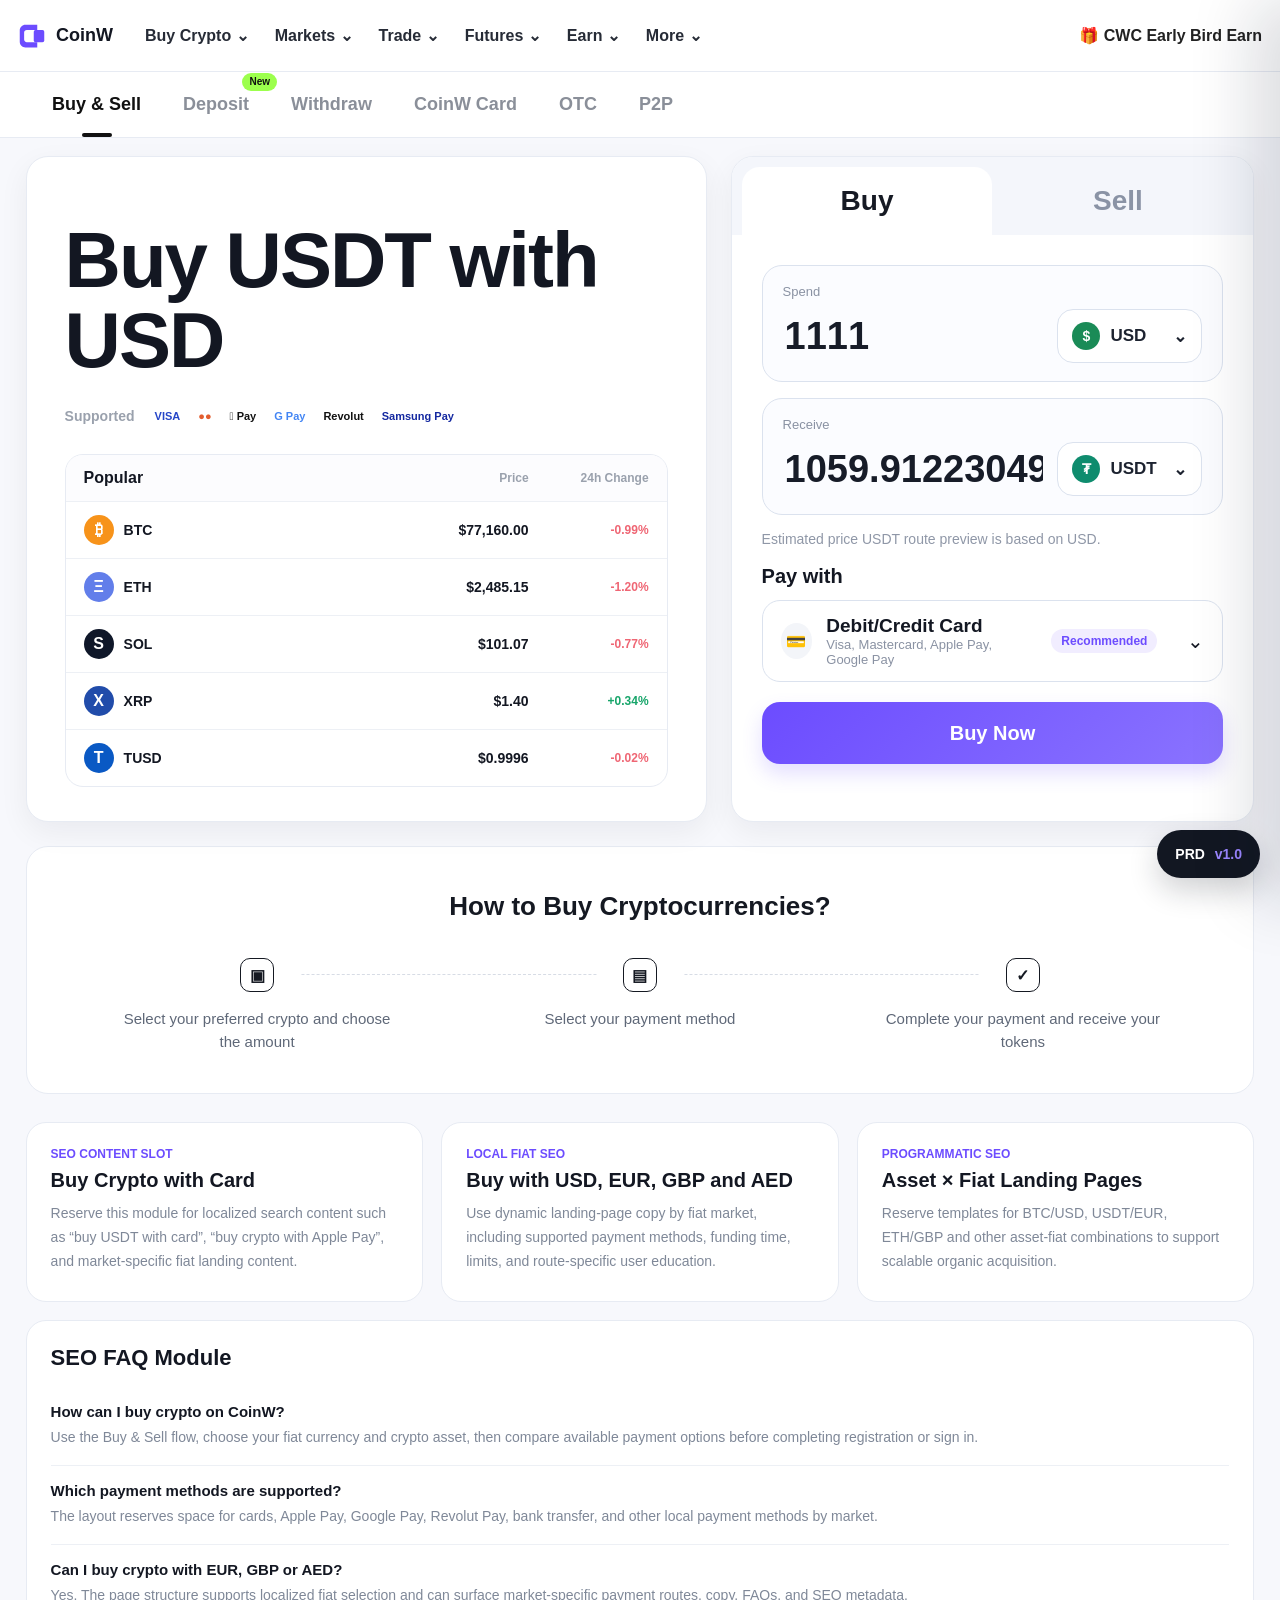
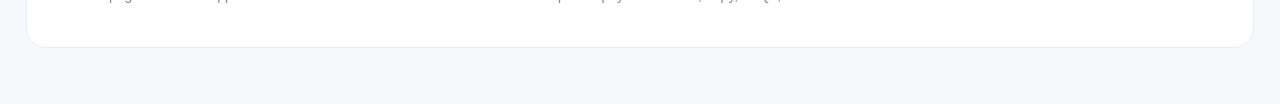
==== commit 84aaff84: "Update CoinW Connect Buy Now prototype and PRD" ====
--- a/coinw-connect/index.html
+++ b/coinw-connect/index.html
@@ -2,48 +2,2489 @@
 <html lang="en">
 <head>
 <meta charset="utf-8"/>
-<meta name="viewport" content="width=device-width,initial-scale=1"/>
+<meta name="viewport" content="width=device-width, initial-scale=1"/>
 <title>CoinW Connect · Buy Now Prototype + PRD</title>
-<meta name="description" content="CoinW Connect Buy Now interactive prototype and product requirement document."/>
 <style>
-:root{--bg:#f7f8fc;--card:#fff;--line:#e7ebf3;--line2:#dbe2ee;--text:#131722;--muted:#7f8898;--purple:#6c4cff;--purple2:#8a73ff;--green:#17a56a;--red:#ef6674}*{box-sizing:border-box}html{scroll-behavior:smooth}body{margin:0;font-family:Inter,-apple-system,BlinkMacSystemFont,"Segoe UI",sans-serif;background:var(--bg);color:var(--text)}button,input{font:inherit}.nav{height:60px;background:#fff;border-bottom:1px solid var(--line);padding:0 16px;display:flex;align-items:center;justify-content:space-between;position:sticky;top:0;z-index:40}.nav-left,.brand,.menu{display:flex;align-items:center}.nav-left{gap:28px}.brand{gap:8px;font-weight:900;font-size:18px}.logo{width:24px;height:24px;border:7px solid var(--purple);border-right-width:2px;border-radius:4px}.menu{gap:24px;font-weight:700;font-size:14px}.promo{font-weight:800;font-size:13px}.mobile-actions{display:none}.subnav{height:52px;background:#fff;border-bottom:1px solid var(--line);display:flex;align-items:flex-end;gap:34px;padding:0 38px;overflow:auto;white-space:nowrap}.subnav::-webkit-scrollbar{display:none}.subnav-item{height:52px;display:flex;align-items:center;position:relative;color:#8a8f99;font-size:14px;font-weight:800}.subnav-item.active{color:#111}.subnav-item.active:after{content:"";position:absolute;bottom:0;left:50%;width:26px;height:3px;border-radius:3px;background:#111;transform:translateX(-50%)}.new{position:absolute;top:-1px;right:-22px;background:#9cff4d;color:#111;font-size:8px;padding:3px 5px;border-radius:999px}.page{width:min(1500px,96vw);margin:16px auto 22px;display:grid;grid-template-columns:1.25fr 1fr;gap:20px;align-items:stretch}.card{background:#fff;border:1px solid var(--line);border-radius:18px}.hero{padding:28px}.hero h1{font-size:58px;line-height:1.04;letter-spacing:-2px;margin:8px 0 20px}.support{display:flex;align-items:center;gap:15px;white-space:nowrap;overflow:auto;padding-bottom:2px;margin-bottom:20px}.support::-webkit-scrollbar{display:none}.support-label{color:#8e96a5;font-weight:700;font-size:15px}.paymark{font-size:13px;font-weight:800;flex:0 0 auto}.popular{border:1px solid var(--line);border-radius:16px;overflow:hidden}.popular-head,.popular-row{display:grid;grid-template-columns:1fr 145px 90px;gap:16px;align-items:center;padding:12px 16px}.popular-head{background:#fbfcfe;border-bottom:1px solid var(--line);font-size:12px;font-weight:800}.popular-head div:nth-child(n+2),.price,.chg{text-align:right}.popular-row{border-bottom:1px solid #edf0f5;cursor:pointer}.popular-row:last-child{border-bottom:none}.popular-row:hover,.popular-row.sel{background:#faf8ff}.asset{display:flex;align-items:center;gap:10px;font-weight:900}.coin{width:28px;height:28px;border-radius:50%;display:grid;place-items:center;color:#fff;font-size:12px;font-weight:900}.btc{background:#f7931a}.eth{background:#627eea}.sol{background:#111827}.xrp{background:#2455af}.tusd{background:#0963ce}.price{font-size:13px;font-weight:800}.chg{font-size:12px;font-weight:800}.down{color:var(--red)}.up{color:var(--green)}.panel{overflow:hidden}.tabs{display:grid;grid-template-columns:1fr 1fr;padding:7px 7px 0;background:#f4f6fb}.tabs button{height:54px;border:0;background:transparent;color:#8c95a5;font-size:20px;font-weight:900;border-radius:14px 14px 0 0;cursor:pointer}.tabs button.active{background:#fff;color:#111}.form{padding:20px}.field{border:1px solid var(--line2);border-radius:16px;background:#fbfcff;padding:14px 16px;margin-bottom:12px}.label{font-size:11px;color:#8992a2;margin-bottom:7px}.field-main{display:flex;align-items:center;justify-content:space-between;gap:10px}.amount{border:0;background:transparent;outline:0;min-width:0;width:100%;font-size:29px;font-weight:900;color:#171c28}.select-wrap{position:relative}.currency-btn{height:44px;min-width:108px;border:1px solid var(--line2);border-radius:13px;background:#fff;display:flex;align-items:center;justify-content:space-between;gap:8px;padding:0 10px;font-size:14px;font-weight:900;cursor:pointer}.dot{width:24px;height:24px;border-radius:50%;display:grid;place-items:center;color:#fff;font-size:11px}.usd{background:#1a8b57}.eur{background:#2867c9}.gbp{background:#4f46e5}.aed{background:#0f9d85}.usdt{background:#0f8c6e}.dropdown{display:none;position:absolute;right:0;top:51px;width:260px;background:#fff;border:1px solid var(--line2);border-radius:16px;padding:10px;box-shadow:0 18px 45px rgba(16,24,40,.15);z-index:80}.dropdown.show{display:block}.search{width:100%;height:38px;border:1px solid var(--line);border-radius:10px;padding:0 10px;outline:0;margin-bottom:8px}.dd{display:flex;align-items:center;justify-content:space-between;padding:9px;border-radius:10px;cursor:pointer}.dd:hover,.dd.active{background:#f5f2ff}.dd-left{display:flex;align-items:center;gap:9px}.dd small{display:block;color:#8b93a3;margin-top:2px}.estimate{font-size:11px;color:#929aaa;margin-bottom:14px}.section-title{font-size:15px;font-weight:900;margin:14px 0 9px}.pay-selector{border:1px solid var(--line2);border-radius:15px;padding:13px 14px;display:flex;align-items:center;justify-content:space-between;cursor:pointer}.pay-left{display:flex;align-items:center;gap:10px}.pay-icon{width:34px;height:34px;border-radius:50%;background:#f3f5f9;display:grid;place-items:center}.pay-title{font-size:16px;font-weight:900}.recommend{padding:5px 8px;border-radius:999px;background:#f1edff;color:var(--purple);font-size:10px;font-weight:900}.cta{width:100%;height:50px;border:0;border-radius:15px;background:linear-gradient(135deg,var(--purple),var(--purple2));color:#fff;font-size:16px;font-weight:900;margin-top:14px;cursor:pointer}.howto,.seo{width:min(1500px,96vw);margin:0 auto 20px;background:#fff;border:1px solid var(--line);border-radius:18px}.howto{padding:28px}.howto h2{text-align:center;margin:0 0 24px;font-size:22px}.steps{display:grid;grid-template-columns:repeat(3,1fr);gap:22px}.step{text-align:center;position:relative}.step:not(:last-child):after{content:"";position:absolute;top:16px;right:-50%;width:90%;border-top:1px dashed #d7dce5}.step-icon{width:34px;height:34px;border:1px solid #111;border-radius:9px;margin:0 auto 12px;display:grid;place-items:center;background:#fff;position:relative;z-index:2}.step p{margin:0 auto;color:#667080;font-size:13px;max-width:260px;line-height:1.5}.seo{padding:22px}.seo-grid{display:grid;grid-template-columns:repeat(3,1fr);gap:12px}.seo-card{border:1px solid var(--line);border-radius:14px;padding:16px}.seo-card b{font-size:14px}.seo-card p{font-size:12px;color:#7f8898;line-height:1.6}.overlay{position:fixed;inset:0;background:rgba(15,20,30,.5);display:none;align-items:center;justify-content:center;padding:18px;z-index:120}.overlay.show{display:flex}.modal{width:min(570px,96vw);max-height:88vh;overflow:auto;background:#fff;border-radius:20px;padding:22px}.modal-head{display:flex;align-items:center;justify-content:space-between;margin-bottom:14px}.modal-title{font-size:20px;font-weight:900}.close{width:34px;height:34px;border:0;background:#f4f5f8;border-radius:50%;font-size:20px;cursor:pointer}.group{display:flex;justify-content:space-between;color:#868e9d;font-size:12px;margin:14px 0 8px}.option{border:1px solid var(--line2);border-radius:14px;padding:13px;margin-bottom:10px;cursor:pointer}.option.selected{border-color:#171c28}.op-row{display:flex;align-items:center;justify-content:space-between;gap:14px}.op-left{display:flex;align-items:center;gap:12px}.op-icon{width:36px;height:36px;border-radius:10px;background:#f2f4f8;display:grid;place-items:center;font-weight:900}.op-title{font-size:14px;font-weight:900}.op-sub{font-size:11px;color:#8b93a3;margin-top:3px}.op-price{font-size:13px;font-weight:900}.modal-footer{text-align:right;margin-top:14px}.confirm{height:42px;padding:0 20px;border:0;border-radius:999px;background:#202531;color:#fff;font-weight:900;cursor:pointer}.auth-tabs{display:grid;grid-template-columns:1fr 1fr;background:#f3f5f8;border-radius:12px;padding:4px;margin-bottom:14px}.auth-tabs button{height:38px;border:0;border-radius:9px;background:transparent;font-weight:800;color:#7d8595}.auth-tabs button.active{background:#fff;color:#111}.auth-label{font-size:11px;color:#7f8898;margin:9px 0 6px}.auth-input{width:100%;height:45px;border:1px solid var(--line2);border-radius:12px;padding:0 12px;outline:0}.auth-primary{width:100%;height:46px;border:0;border-radius:13px;background:var(--purple);color:#fff;font-weight:900;margin-top:12px}.divider{display:flex;align-items:center;gap:8px;color:#a0a7b4;font-size:11px;margin:15px 0 10px}.divider:before,.divider:after{content:"";height:1px;background:#edf0f5;flex:1}.social{display:grid;grid-template-columns:repeat(3,1fr);gap:8px}.social button{height:42px;border:1px solid var(--line2);border-radius:11px;background:#fff;font-weight:800}.quotes{margin-top:12px}.quote{border:1px solid var(--line2);border-radius:14px;padding:13px;margin-bottom:9px;cursor:pointer}.quote.sel{border-color:#866fff;background:#fbfaff}.quote-top{display:flex;justify-content:space-between;gap:10px}.vendor{font-weight:900}.qsub,.qmeta{font-size:11px;color:#8992a2}.qmeta{display:flex;justify-content:space-between;margin-top:8px}.best{display:inline-block;background:#ebfaf2;color:#11985d;padding:3px 6px;border-radius:999px;font-size:9px;font-weight:900}.review{border:1px solid var(--line2);border-radius:14px;padding:13px}.kv{display:flex;justify-content:space-between;padding:9px 0;border-bottom:1px dashed #e7eaf0;font-size:12px}.kv:last-child{border-bottom:0}.kv span{color:#7c8595}
-/* PRD drawer */.prd-fab{position:fixed;right:18px;bottom:20px;z-index:180;height:46px;padding:0 17px;border:0;border-radius:999px;background:#121722;color:#fff;font-weight:900;cursor:pointer;box-shadow:0 12px 30px rgba(18,23,34,.2)}.prd-backdrop{position:fixed;inset:0;background:rgba(17,23,34,.25);display:none;z-index:190}.prd-backdrop.show{display:block}.prd{position:fixed;top:0;right:0;width:min(700px,94vw);height:100vh;background:#fff;z-index:200;transform:translateX(100%);transition:.25s;box-shadow:-25px 0 60px rgba(16,24,40,.15);display:flex;flex-direction:column}.prd.open{transform:none}.prd-head{padding:18px 22px;border-bottom:1px solid #edf0f5;display:flex;justify-content:space-between;gap:14px}.eyebrow{font-size:10px;letter-spacing:.08em;color:var(--purple);font-weight:900}.prd-head h2{font-size:24px;margin:4px 0 5px}.meta{font-size:11px;color:#8b93a3}.prd-body{display:grid;grid-template-columns:165px 1fr;min-height:0;flex:1}.toc{background:#fbfbfd;border-right:1px solid #edf0f5;padding:12px 9px;overflow:auto}.toc a{display:block;text-decoration:none;color:#657080;font-size:11px;font-weight:700;padding:7px 9px;border-radius:8px}.toc a:hover{background:#f1edff;color:var(--purple)}.doc{overflow:auto;padding:20px 22px 45px}.sec{padding-bottom:20px;margin-bottom:20px;border-bottom:1px solid #eef1f5}.sec:last-child{border-bottom:0}.sec h3{font-size:19px;margin:0 0 10px}.sec h4{font-size:14px;margin:15px 0 7px}.sec p,.sec li{font-size:12px;color:#576171;line-height:1.65}.sec ul,.sec ol{padding-left:18px}.callout,.note{border-radius:11px;padding:11px 12px;font-size:12px;line-height:1.6;margin:9px 0}.callout{background:#f8f6ff;border:1px solid #e4ddff;color:#4f43a3}.note{background:#fafbfc;border:1px solid #e8ebf1;color:#687183}.tbl{width:100%;border-collapse:separate;border-spacing:0;border:1px solid #e8ebf1;border-radius:11px;overflow:hidden;margin:9px 0;font-size:11px}.tbl th,.tbl td{padding:8px;border-bottom:1px solid #edf0f4;border-right:1px solid #edf0f4;text-align:left;vertical-align:top;line-height:1.4}.tbl th{background:#f8f9fb}.tbl tr:last-child td{border-bottom:0}.tbl th:last-child,.tbl td:last-child{border-right:0}.tag{display:inline-flex;padding:2px 6px;border-radius:999px;background:#f1edff;color:#6c4cff;font-size:9px;font-weight:900}.p0{background:#fff0f1;color:#e34b5a}.p1{background:#fff7e9;color:#c27c10}.flow{display:flex;flex-wrap:wrap;gap:5px;align-items:center}.flow b{border:1px solid #e1e5ed;border-radius:7px;padding:5px 7px;font-size:10px}.arrow{color:#9ca3af}
-@media(max-width:780px){.menu,.promo{display:none}.mobile-actions{display:flex;gap:14px}.subnav{padding:0 14px;gap:24px}.page{width:auto;margin:12px;display:flex;flex-direction:column}.panel{order:0}.hero{order:1;padding:18px 15px}.hero h1{font-size:34px;margin-bottom:14px}.support{gap:12px}.support-label{font-size:14px}.paymark{font-size:12px}.popular-head,.popular-row{grid-template-columns:1fr 92px 68px;padding:10px 12px;gap:8px}.popular-head{font-size:10px}.price{font-size:11px}.chg{font-size:10px}.form{padding:15px}.tabs button{height:48px;font-size:17px}.amount{font-size:26px}.currency-btn{min-width:100px}.dropdown{position:fixed;left:12px;right:12px;top:auto;bottom:12px;width:auto;max-height:65vh;overflow:auto}.howto,.seo{width:auto;margin:0 12px 14px}.howto{padding:20px 16px}.steps{grid-template-columns:1fr;gap:6px}.step{display:grid;grid-template-columns:34px 1fr;text-align:left;gap:10px;padding:7px 0}.step:not(:last-child):after{display:none}.step-icon{margin:0}.step p{margin:5px 0 0;max-width:none}.seo-grid{grid-template-columns:1fr}.overlay{align-items:flex-end;padding:0}.modal{width:100%;max-width:none;border-radius:20px 20px 0 0;padding:18px 15px}.social{grid-template-columns:1fr}.prd{width:100vw}.prd-body{display:block}.toc{display:none}.doc{padding:17px 15px 40px}.prd-head{padding:15px}.prd-head h2{font-size:21px}.prd-fab{right:12px;bottom:13px}}
+  :root{
+    --bg:#f7f8fc;
+    --card:#ffffff;
+    --line:#e7ebf3;
+    --lineStrong:#dbe2ee;
+    --text:#131722;
+    --muted:#7f8898;
+    --purple:#6c4cff;
+    --purple2:#8a73ff;
+    --green:#17a56a;
+    --red:#ef6674;
+    --shadow:0 10px 30px rgba(16,24,40,.06);
+  }
+  *{box-sizing:border-box}
+  body{margin:0;font-family:Inter,-apple-system,BlinkMacSystemFont,"Segoe UI",sans-serif;background:var(--bg);color:var(--text)}
+  .nav{height:72px;background:#fff;border-bottom:1px solid var(--line);padding:0 18px;display:flex;align-items:center;justify-content:space-between}
+  .nav-left{display:flex;align-items:center;gap:32px}
+  .brand{display:flex;align-items:center;gap:10px;font-weight:900;font-size:18px}
+  .menu{display:flex;gap:26px;font-weight:700;color:#262b36}
+  .menu span{display:flex;align-items:center;gap:6px}
+  .promo{font-weight:800;color:#222}
+  .page{width:min(1760px,96vw);margin:18px auto 24px;display:grid;grid-template-columns:1.3fr 1fr;gap:24px;align-items:stretch}
+  .card{background:var(--card);border:1px solid var(--line);border-radius:22px;box-shadow:var(--shadow)}
+  .hero{padding:34px;min-height:0;height:100%}
+  .tag{display:inline-flex;padding:8px 14px;border-radius:999px;background:#f2edff;color:var(--purple);font-size:13px;font-weight:900;margin-bottom:16px}
+  h1{margin:0 0 10px 0;font-size:68px;line-height:1.02;letter-spacing:-2px}
+  .sub{color:#687285;font-size:22px;line-height:1.6;margin-bottom:22px;max-width:920px}
+  .chips{display:flex;gap:10px;flex-wrap:wrap;margin-bottom:26px;align-items:center}
+  .chips .label{font-size:14px;color:#8b93a3;font-weight:900;margin-right:2px}
+  .chip{padding:10px 13px;border-radius:12px;border:1px solid var(--line);font-size:13px;font-weight:800;background:#fff}
+  .grid2{display:grid;grid-template-columns:1.1fr 1fr;gap:18px}
+  .inner-box{border:1px solid var(--line);border-radius:20px;padding:22px;min-height:310px}
+  .box-title{font-size:18px;font-weight:900;margin-bottom:10px}
+  .asset-row{display:grid;grid-template-columns:1fr auto auto;align-items:center;gap:14px;padding:15px 0;border-bottom:1px solid #eef2f7}
+  .asset-row:last-child{border-bottom:none}
+  .asset-left{display:flex;align-items:center;gap:12px;font-weight:800}
+  .asset-icon{width:38px;height:38px;border-radius:50%;display:grid;place-items:center;color:#fff;font-weight:900}
+  .btc{background:#f7931a}.eth{background:#627eea}.sol{background:#0f1729}.xrp{background:#214caa}.tusd{background:#0a59c4}
+  .up{color:var(--green);font-weight:800}.down{color:var(--red);font-weight:800}
+  .muted{color:#8a93a5;line-height:1.8;font-size:15px}
+
+  .panel{overflow:hidden;min-height:0;height:100%}
+  .tabs{display:grid;grid-template-columns:1fr 1fr;padding:10px 10px 0;background:#f4f6fb}
+  .tabs button{height:68px;border:none;background:transparent;border-top-left-radius:18px;border-top-right-radius:18px;font-size:28px;font-weight:900;color:#8a93a5;cursor:pointer}
+  .tabs button.active{background:#fff;color:#161a24}
+  .form{padding:30px}
+  .field{border:1px solid var(--lineStrong);background:#fbfcff;border-radius:20px;padding:18px 20px;margin-bottom:16px;position:relative}
+  .field-label{font-size:13px;color:#8a92a3;margin-bottom:10px}
+  .field-main{display:flex;align-items:center;justify-content:space-between;gap:12px}
+  .value{font-size:38px;font-weight:900;color:#171c28;outline:none;border:none;background:transparent;width:100%}
+  .selector{position:relative}
+  .currency-btn{min-width:145px;height:54px;border:1px solid var(--lineStrong);border-radius:16px;background:#fff;display:flex;align-items:center;justify-content:space-between;gap:10px;padding:0 14px;cursor:pointer;font-weight:900;font-size:17px;color:#1d2330}
+  .currency-btn .left{display:flex;align-items:center;gap:10px}
+  .coin-dot{width:28px;height:28px;border-radius:50%;display:grid;place-items:center;color:#fff;font-size:14px;font-weight:900}
+  .usd{background:#1a8b57}.eur{background:#2867c9}.gbp{background:#4f46e5}.aed{background:#0f9d85}.usdt{background:#0f8c6e}.btcDot{background:#f7931a}.ethDot{background:#627eea}.solDot{background:#0f1729}
+  .dropdown{position:absolute;right:0;top:62px;width:290px;background:#fff;border:1px solid var(--lineStrong);border-radius:18px;box-shadow:0 20px 50px rgba(12,18,28,.15);padding:12px;display:none;z-index:10}
+  .dropdown.show{display:block}
+  .search{width:100%;height:42px;border:1px solid var(--line);border-radius:12px;padding:0 12px;outline:none;margin-bottom:10px;font-size:14px}
+  .dropdown-list{max-height:240px;overflow:auto}
+  .dd-item{display:flex;align-items:center;justify-content:space-between;gap:10px;padding:10px 10px;border-radius:12px;cursor:pointer}
+  .dd-item:hover{background:#f7f8fc}
+  .dd-item.active{background:#f2edff}
+  .dd-left{display:flex;align-items:center;gap:10px}
+  .dd-name{font-weight:800;font-size:14px}
+  .dd-sub{font-size:12px;color:#8b93a3;margin-top:2px}
+  .estimate{font-size:14px;color:#8f97a7;margin:2px 0 16px}
+  .section-title{font-size:20px;font-weight:900;margin:18px 0 12px}
+  .pay-selector{border:1px solid var(--lineStrong);background:#fff;border-radius:18px;padding:16px 18px;display:flex;justify-content:space-between;align-items:center;cursor:pointer}
+  .pay-left{display:flex;align-items:center;gap:14px}
+  .pay-icon{width:36px;height:36px;border-radius:50%;background:#f3f5f9;display:grid;place-items:center;font-size:16px;font-weight:900}
+  .pay-title{font-size:19px;font-weight:900}
+  .pay-sub{font-size:13px;color:#8a92a3}
+  .cta{width:100%;height:62px;border:none;border-radius:18px;background:linear-gradient(135deg,var(--purple),var(--purple2));color:#fff;font-size:20px;font-weight:900;cursor:pointer;margin-top:20px;box-shadow:0 10px 20px rgba(108,76,255,.18)}
+  .quotes{margin-top:16px}
+  .quote{border:1px solid var(--lineStrong);border-radius:18px;padding:18px;margin-bottom:12px;position:relative;cursor:pointer;background:#fff}
+  .quote.selected{border-color:#866fff;box-shadow:0 0 0 3px rgba(108,76,255,.1)}
+  .best{position:absolute;right:14px;top:14px;font-size:11px;font-weight:900;background:#ebfaf2;color:#12a05d;padding:4px 8px;border-radius:999px}
+  .qtop{display:flex;justify-content:space-between;gap:12px}
+  .vendor{font-size:19px;font-weight:900}
+  .meta{font-size:13px;color:#8a92a3;margin-top:4px}
+  .qmeta{display:flex;justify-content:space-between;font-size:13px;color:#97a0ae;margin-top:10px}
+  .review{border:1px solid var(--lineStrong);border-radius:18px;background:#fff;padding:18px;margin-top:14px}
+  .kv{display:flex;justify-content:space-between;gap:14px;padding:13px 0;border-bottom:1px dashed #e5e9f2;font-size:16px}
+  .kv:last-child{border-bottom:none}
+  .kv span{color:#7c8595}
+  .success{text-align:center;padding-top:14px}
+  .check{width:74px;height:74px;border-radius:50%;display:grid;place-items:center;margin:0 auto 16px;background:#ebfaf2;color:#11a161;font-size:34px;font-weight:900}
+
+  .overlay{position:fixed;inset:0;background:rgba(14,18,27,.5);display:none;align-items:center;justify-content:center;padding:20px;z-index:100}
+  .overlay.show{display:flex}
+  .modal{width:min(680px,96vw);background:#fff;border-radius:22px;padding:26px 28px;box-shadow:0 30px 90px rgba(18,25,38,.22)}
+  .modal-head{display:flex;justify-content:space-between;align-items:center;margin-bottom:16px}
+  .modal-title{font-size:24px;font-weight:900}
+  .close{border:none;background:transparent;font-size:32px;line-height:1;color:#8a92a3;cursor:pointer}
+  .group-label{display:flex;justify-content:space-between;gap:16px;color:#808896;font-size:13px;margin:18px 0 10px}
+  .tag-sm{display:inline-block;margin-left:6px;font-size:10px;font-weight:800;background:#eff1f6;color:#77808f;padding:2px 6px;border-radius:999px}
+  .option{border:1px solid var(--lineStrong);border-radius:16px;padding:16px 18px;margin-bottom:12px;cursor:pointer}
+  .option.selected{border-color:#171c28;box-shadow:0 0 0 2px rgba(23,28,40,.04)}
+  .op-row{display:flex;justify-content:space-between;align-items:center;gap:16px}
+  .op-left{display:flex;align-items:center;gap:14px}
+  .op-icon{width:42px;height:42px;border-radius:12px;background:#f2f4f9;display:grid;place-items:center;font-weight:900;color:#171c28}
+  .op-title{font-size:16px;font-weight:900}
+  .op-sub{font-size:13px;color:#848c99;margin-top:4px}
+  .op-price{white-space:nowrap;font-size:15px;font-weight:900}
+  .modal-footer{display:flex;justify-content:flex-end;align-items:center;gap:16px;margin-top:16px}
+  .recv-small{font-size:15px;color:#475064}
+  .recv-big{font-size:22px;font-weight:900}
+  .confirm-btn{height:46px;border:none;border-radius:999px;background:#1f2431;color:#fff;padding:0 24px;font-weight:900;cursor:pointer}
+
+  @media (max-width: 1100px){ .page{grid-template-columns:1fr} }
+
+  .subnav{
+    height:66px;
+    background:#fff;
+    border-bottom:1px solid var(--line);
+    display:flex;
+    align-items:flex-end;
+    gap:42px;
+    padding:0 52px;
+  }
+  .subnav-item{
+    position:relative;
+    height:66px;
+    display:flex;
+    align-items:center;
+    font-size:18px;
+    font-weight:800;
+    color:#8a8f99;
+    white-space:nowrap;
+  }
+  .subnav-item.active{color:#111}
+  .subnav-item.active:after{
+    content:"";
+    position:absolute;
+    left:50%;
+    bottom:0;
+    width:30px;
+    height:4px;
+    border-radius:4px;
+    background:#111;
+    transform:translateX(-50%);
+  }
+  .new-badge{
+    position:absolute;
+    top:2px;
+    right:-28px;
+    background:#9cff4d;
+    color:#111;
+    font-size:10px;
+    line-height:1;
+    font-weight:900;
+    padding:4px 7px;
+    border-radius:999px;
+  }
+  .market-dual{
+    margin-top:32px;
+    border:1px solid var(--lineStrong);
+    border-radius:28px;
+    padding:28px 34px;
+    display:grid;
+    grid-template-columns:1fr 1fr;
+    gap:34px;
+    background:#fff;
+  }
+  .market-col:first-child{
+    padding-right:34px;
+    border-right:1px solid #e8ebf2;
+  }
+  .market-col-title{
+    font-size:24px;
+    font-weight:900;
+    margin-bottom:18px;
+    display:flex;
+    align-items:center;
+    gap:8px;
+  }
+  .market-line{
+    display:grid;
+    grid-template-columns:1fr auto auto;
+    gap:20px;
+    align-items:center;
+    min-height:58px;
+  }
+  .market-name{
+    display:flex;
+    align-items:center;
+    gap:14px;
+    font-size:18px;
+    font-weight:800;
+  }
+  .market-price{
+    min-width:130px;
+    text-align:right;
+    font-size:17px;
+    font-weight:700;
+  }
+  .market-change{
+    min-width:88px;
+    text-align:right;
+    font-size:17px;
+    font-weight:700;
+  }
+  .hero-simple{
+    padding:30px 4px 0;
+  }
+  .hero-simple h1{
+    font-size:78px;
+    margin-bottom:28px;
+  }
+  .support-row{
+    display:flex;
+    align-items:center;
+    gap:18px;
+    flex-wrap:nowrap;
+    white-space:nowrap;
+    overflow-x:auto;
+    overflow-y:hidden;
+    scrollbar-width:none;
+    margin-top:0;
+    margin-bottom:16px;
+    padding-bottom:2px;
+  }
+  .support-row::-webkit-scrollbar{display:none}
+  .support-label{
+    flex:0 0 auto;
+    font-size:24px;
+    font-weight:700;
+    color:#7f8899;
+  }
+  .brand-pay{
+    padding:0;
+    border:none;
+    background:transparent;
+    font-size:13px;
+    font-weight:900;
+    color:#111;
+  }
+  @media (max-width:1100px){
+    .subnav{padding:0 18px;gap:24px;overflow:auto}
+    .market-dual{grid-template-columns:1fr}
+    .market-col:first-child{padding-right:0;border-right:none;border-bottom:1px solid #e8ebf2;padding-bottom:24px}
+  }
+
+
+  .recommend-badge{
+    display:inline-flex;
+    align-items:center;
+    justify-content:center;
+    padding:6px 10px;
+    border-radius:999px;
+    background:#f1edff;
+    color:#6c4cff;
+    font-size:12px;
+    font-weight:900;
+    line-height:1;
+    margin-left:auto;
+    margin-right:12px;
+    white-space:nowrap;
+  }
+
+
+  .pay-selector{
+    gap:16px;
+    padding-top:14px;
+    padding-bottom:14px;
+  }
+  .pay-right{
+    margin-left:auto;
+    display:flex;
+    align-items:center;
+    gap:18px;
+  }
+  .best-price{
+    padding-left:18px;
+    border-left:1px solid var(--line);
+    min-width:170px;
+  }
+  .best-price-label{
+    font-size:11px;
+    color:#8a92a3;
+    margin-bottom:3px;
+  }
+  .best-price-value{
+    font-size:15px;
+    font-weight:900;
+    white-space:nowrap;
+  }
+
+  .quote{
+    padding:18px 20px;
+    min-height:112px;
+  }
+  .quote-grid{
+    display:grid;
+    grid-template-columns:minmax(210px,1fr) minmax(220px,auto) 20px;
+    gap:18px;
+    align-items:center;
+  }
+  .quote-provider{
+    display:flex;
+    align-items:center;
+    gap:14px;
+    min-width:0;
+  }
+  .provider-logo{
+    width:44px;
+    height:44px;
+    border-radius:50%;
+    display:grid;
+    place-items:center;
+    flex:0 0 auto;
+    font-size:18px;
+    font-weight:900;
+    color:#fff;
+    background:#171b26;
+  }
+  .provider-logo.coinw{
+    background:linear-gradient(135deg,#171822,#2c244f);
+    color:#8d77ff;
+  }
+  .provider-logo.mercuryo{
+    background:#10183d;
+  }
+  .provider-logo.moonpay{
+    background:linear-gradient(135deg,#5221ff,#8d53ff);
+  }
+  .provider-main{
+    min-width:0;
+  }
+  .provider-title-row{
+    display:flex;
+    align-items:center;
+    gap:8px;
+    min-width:0;
+  }
+  .provider-title{
+    font-size:18px;
+    font-weight:900;
+    white-space:nowrap;
+  }
+  .best-inline{
+    display:inline-flex;
+    padding:4px 8px;
+    border-radius:999px;
+    background:#e9faef;
+    color:#0c9f5b;
+    font-size:11px;
+    font-weight:900;
+  }
+  .provider-route{
+    margin-top:3px;
+    font-size:12px;
+    color:#8a92a3;
+  }
+  .provider-meta{
+    display:flex;
+    gap:12px;
+    align-items:center;
+    margin-top:10px;
+    font-size:12px;
+    color:#677083;
+  }
+  .meta-divider{
+    width:1px;
+    height:14px;
+    background:#dfe4ee;
+  }
+  .quote-value{
+    text-align:right;
+    min-width:0;
+  }
+  .quote-receive{
+    font-size:18px;
+    line-height:1.25;
+    font-weight:900;
+    white-space:nowrap;
+  }
+  .quote-price{
+    margin-top:6px;
+    font-size:13px;
+    color:#7f8898;
+    white-space:nowrap;
+  }
+  .quote-chevron{
+    font-size:24px;
+    color:#6f7787;
+    text-align:right;
+  }
+  .quote.selected{
+    background:#fbfaff;
+  }
+  .quote .best{
+    display:none;
+  }
+  @media(max-width:760px){
+    .quote-grid{
+      grid-template-columns:1fr 18px;
+    }
+    .quote-value{
+      grid-column:1 / 2;
+      text-align:left;
+      padding-left:58px;
+    }
+    .quote-chevron{
+      grid-column:2;
+      grid-row:1 / span 2;
+      align-self:center;
+    }
+    .pay-right{
+      gap:8px;
+    }
+    .best-price{
+      display:none;
+    }
+  }
+
+
+  .support-row{
+    display:flex;
+    align-items:center;
+    gap:18px;
+    flex-wrap:wrap;
+    margin:0 0 14px;
+  }
+  .support-label{
+    font-size:14px;
+    color:#9aa1ad;
+    font-weight:600;
+    margin-right:2px;
+  }
+  .payment-badge{
+    display:inline-flex;
+    align-items:center;
+    gap:6px;
+    padding:0;
+    border:none;
+    background:transparent;
+    font-size:13px;
+    font-weight:600;
+    color:#343a46;
+    line-height:1;
+  }
+  .payment-mark{
+    width:auto;
+    height:auto;
+    border-radius:0;
+    display:inline-flex;
+    align-items:center;
+    justify-content:center;
+    font-size:11px;
+    font-weight:800;
+    background:transparent !important;
+    flex:0 0 auto;
+  }
+  .visa-mark{color:#2545c7}
+  .mc-mark{color:#e35d2f}
+  .apple-mark{color:#111}
+  .google-mark{color:#4285f4}
+  .revolut-mark{color:#111}
+  .samsung-mark{color:#1428a0}
+
+
+  .seo-section{
+    width:min(1760px,96vw);
+    margin:0 auto 56px;
+  }
+  .seo-grid{
+    display:grid;
+    grid-template-columns:repeat(3,minmax(0,1fr));
+    gap:18px;
+  }
+  .seo-card{
+    background:#fff;
+    border:1px solid var(--line);
+    border-radius:20px;
+    padding:24px;
+    min-height:180px;
+  }
+  .seo-card h3{
+    margin:0 0 10px;
+    font-size:20px;
+  }
+  .seo-card p{
+    margin:0;
+    color:#7f8898;
+    font-size:14px;
+    line-height:1.7;
+  }
+  .seo-kicker{
+    font-size:12px;
+    color:#6c4cff;
+    font-weight:900;
+    margin-bottom:8px;
+  }
+  .seo-faq{
+    margin-top:18px;
+    background:#fff;
+    border:1px solid var(--line);
+    border-radius:20px;
+    padding:24px;
+  }
+  .seo-faq h3{margin:0 0 16px;font-size:22px}
+  .faq-item{
+    padding:16px 0;
+    border-bottom:1px solid #edf0f5;
+  }
+  .faq-item:last-child{border-bottom:none}
+  .faq-q{font-weight:800;font-size:15px}
+  .faq-a{font-size:14px;color:#7f8898;margin-top:6px;line-height:1.65}
+
+  .auth-overlay{
+    position:fixed;
+    inset:0;
+    background:rgba(14,18,27,.52);
+    display:none;
+    align-items:center;
+    justify-content:center;
+    padding:20px;
+    z-index:200;
+  }
+  .auth-overlay.show{display:flex}
+  .auth-modal{
+    width:min(470px,96vw);
+    background:#fff;
+    border-radius:22px;
+    box-shadow:0 30px 90px rgba(18,25,38,.24);
+    padding:26px;
+  }
+  .auth-head{
+    display:flex;
+    align-items:center;
+    justify-content:space-between;
+    margin-bottom:20px;
+  }
+  .auth-title{
+    font-size:24px;
+    font-weight:900;
+  }
+  .auth-close{
+    border:none;
+    background:transparent;
+    font-size:30px;
+    color:#8a92a3;
+    cursor:pointer;
+  }
+  .auth-tabs{
+    display:grid;
+    grid-template-columns:1fr 1fr;
+    background:#f3f5f9;
+    border-radius:14px;
+    padding:4px;
+    margin-bottom:18px;
+  }
+  .auth-tabs button{
+    height:42px;
+    border:none;
+    border-radius:10px;
+    background:transparent;
+    color:#7b8495;
+    font-weight:800;
+    cursor:pointer;
+  }
+  .auth-tabs button.active{
+    background:#fff;
+    color:#131722;
+    box-shadow:0 2px 8px rgba(16,24,40,.07);
+  }
+  .auth-label{
+    font-size:12px;
+    color:#7f8898;
+    font-weight:700;
+    margin-bottom:7px;
+  }
+  .auth-input{
+    width:100%;
+    height:50px;
+    border:1px solid var(--lineStrong);
+    border-radius:14px;
+    padding:0 14px;
+    outline:none;
+    font-size:15px;
+    margin-bottom:12px;
+  }
+  .auth-input:focus{border-color:#8b74ff}
+  .auth-terms{
+    font-size:12px;
+    color:#8a92a3;
+    line-height:1.5;
+    margin:4px 0 14px;
+  }
+  .auth-primary{
+    width:100%;
+    height:50px;
+    border:none;
+    border-radius:14px;
+    background:linear-gradient(135deg,var(--purple),var(--purple2));
+    color:#fff;
+    font-size:16px;
+    font-weight:900;
+    cursor:pointer;
+  }
+  .auth-divider{
+    display:flex;
+    align-items:center;
+    gap:10px;
+    color:#a0a7b4;
+    font-size:12px;
+    margin:18px 0 12px;
+  }
+  .auth-divider:before,.auth-divider:after{
+    content:"";
+    height:1px;
+    background:#edf0f5;
+    flex:1;
+  }
+  .social-grid{
+    display:grid;
+    grid-template-columns:repeat(3,1fr);
+    gap:10px;
+  }
+  .social-btn{
+    height:46px;
+    border:1px solid var(--lineStrong);
+    background:#fff;
+    border-radius:13px;
+    font-weight:800;
+    cursor:pointer;
+  }
+  .auth-note{
+    margin-top:14px;
+    padding:12px;
+    border-radius:12px;
+    background:#faf8ff;
+    color:#6b58d8;
+    font-size:12px;
+    line-height:1.5;
+  }
+
+  @media(max-width:900px){
+    .seo-grid{grid-template-columns:1fr}
+  }
+
+
+
+
+  .market-lite{
+    margin-top:28px;
+    border:1px solid var(--line);
+    border-radius:18px;
+    background:#fff;
+    overflow:hidden;
+  }
+  .market-lite-head{
+    display:flex;
+    align-items:center;
+    justify-content:space-between;
+    padding:14px 18px;
+    border-bottom:1px solid #edf0f5;
+  }
+  .market-lite-title{
+    font-size:16px;
+    font-weight:900;
+  }
+  .market-lite-note{
+    font-size:10px;
+    color:#a0a7b4;
+  }
+  .market-lite-list{
+    display:block;
+  }
+  .market-lite-item{
+    display:grid;
+    grid-template-columns:1fr 140px 72px;
+    gap:18px;
+    align-items:center;
+    padding:13px 18px;
+    border-bottom:1px solid #edf0f5;
+  }
+  .market-lite-item:last-child{border-bottom:none}
+  .market-lite-left{
+    display:flex;
+    align-items:center;
+    gap:10px;
+  }
+  .market-lite-symbol{
+    font-size:14px;
+    font-weight:900;
+  }
+  .market-lite-price{
+    font-size:14px;
+    font-weight:800;
+    text-align:right;
+  }
+  .market-lite-change{
+    font-size:12px;
+    font-weight:800;
+    text-align:right;
+  }
+
+  .steps-lite{
+    margin-top:22px;
+    border-top:1px solid #eef1f6;
+    padding-top:22px;
+  }
+  .steps-title{
+    font-size:17px;
+    font-weight:900;
+    margin-bottom:14px;
+  }
+  .steps-row{
+    display:grid;
+    grid-template-columns:repeat(3,minmax(0,1fr));
+    gap:14px;
+  }
+  .step-lite{
+    display:flex;
+    align-items:flex-start;
+    gap:12px;
+    padding:14px 0;
+  }
+  .step-num{
+    width:28px;
+    height:28px;
+    border-radius:50%;
+    display:grid;
+    place-items:center;
+    background:#f1edff;
+    color:#6c4cff;
+    font-size:12px;
+    font-weight:900;
+    flex:0 0 auto;
+  }
+  .step-name{
+    font-size:14px;
+    font-weight:900;
+    margin-bottom:3px;
+  }
+  .step-desc{
+    font-size:12px;
+    color:#8a92a3;
+    line-height:1.45;
+  }
+
+  .trust-strip{
+    margin-top:18px;
+    display:grid;
+    grid-template-columns:repeat(3,minmax(0,1fr));
+    gap:0;
+    border:1px solid #eef1f6;
+    border-radius:16px;
+    overflow:hidden;
+    background:#fafbfe;
+  }
+  .trust-item{
+    padding:15px 16px;
+    border-right:1px solid #eef1f6;
+  }
+  .trust-item:last-child{border-right:none}
+  .trust-label{
+    font-size:11px;
+    color:#9aa1ae;
+    margin-bottom:4px;
+  }
+  .trust-value{
+    font-size:14px;
+    font-weight:900;
+    color:#252b37;
+  }
+
+  @media(max-width:900px){
+    .steps-row,
+    .trust-strip{grid-template-columns:1fr}
+    .trust-item{border-right:none;border-bottom:1px solid #eef1f6}
+    .trust-item:last-child{border-bottom:none}
+  }
+
+
+  .market-lite-item{
+    cursor:pointer;
+    transition:background .15s ease,border-color .15s ease;
+  }
+  .market-lite-item:hover{
+    background:#fafbff;
+  }
+  .market-lite-item.selected-asset{
+    background:#f7f4ff;
+  }
+  .market-lite-item.selected-asset .market-lite-symbol{
+    color:#6c4cff;
+  }
+  .market-lite-head{
+    background:#fcfcfe;
+  }
+
+
+  /* Popular table alignment fix */
+  .market-lite-head,
+  .market-lite-item{
+    display:grid !important;
+    grid-template-columns:minmax(0,1fr) 160px 100px !important;
+    column-gap:20px !important;
+    align-items:center;
+    padding-left:18px !important;
+    padding-right:18px !important;
+  }
+  .market-lite-head{
+    justify-content:initial !important;
+    padding-top:14px !important;
+    padding-bottom:14px !important;
+  }
+  .market-lite-title{
+    text-align:left;
+  }
+  .market-lite-col,
+  .market-lite-price,
+  .market-lite-change{
+    text-align:right !important;
+    width:auto !important;
+    min-width:0 !important;
+  }
+  .market-lite-col{
+    font-size:12px;
+    color:#9aa1ad;
+    font-weight:700;
+    white-space:nowrap;
+  }
+  .market-lite-price{
+    white-space:nowrap;
+  }
+  .market-lite-change{
+    white-space:nowrap;
+  }
+
+
+  .howto-section{
+    width:min(1760px,96vw);
+    margin:0 auto 28px;
+    background:#fff;
+    border:1px solid var(--line);
+    border-radius:22px;
+    padding:44px 54px 40px;
+    color:#151922;
+  }
+  .howto-title{
+    text-align:center;
+    font-size:26px;
+    font-weight:900;
+    margin:0 0 36px;
+  }
+  .howto-steps{
+    display:grid;
+    grid-template-columns:repeat(3,minmax(0,1fr));
+    gap:30px;
+    align-items:start;
+  }
+  .howto-step{
+    position:relative;
+    text-align:center;
+    padding:0 18px;
+  }
+  .howto-step:not(:last-child)::after{
+    content:"";
+    position:absolute;
+    top:16px;
+    right:-15px;
+    width:calc(100% - 58px);
+    border-top:1px dashed #d7dce5;
+    transform:translateX(50%);
+    z-index:0;
+  }
+  .howto-icon{
+    width:34px;
+    height:34px;
+    border:1.5px solid #151922;
+    border-radius:10px;
+    margin:0 auto 16px;
+    display:grid;
+    place-items:center;
+    font-size:16px;
+    font-weight:900;
+    position:relative;
+    z-index:1;
+    background:#fff;
+    color:#151922;
+  }
+  .howto-copy{
+    color:#5f6878;
+    font-size:15px;
+    line-height:1.5;
+    max-width:290px;
+    margin:0 auto;
+  }
+  @media(max-width:900px){
+    .howto-section{
+      padding:30px 22px;
+    }
+    .howto-steps{
+      grid-template-columns:1fr;
+      gap:22px;
+    }
+    .howto-step:not(:last-child)::after{
+      display:none;
+    }
+  }
+
+
+  @media (max-width:1100px){
+    .page{align-items:start}
+    .hero,.panel{height:auto}
+  }
+
+
+  /* ===== Mobile responsive redesign ===== */
+  .mobile-only{display:none}
+
+  @media (max-width: 768px){
+    body{background:#f7f8fc}
+
+    /* Main navigation */
+    .nav{
+      height:56px;
+      padding:0 14px;
+      position:sticky;
+      top:0;
+      z-index:50;
+    }
+    .nav-left{gap:0}
+    .brand{
+      font-size:18px;
+      gap:8px;
+    }
+    .brand svg{width:24px;height:24px}
+    .menu,.promo{display:none}
+    .mobile-only{display:flex}
+    .mobile-nav-actions{
+      margin-left:auto;
+      align-items:center;
+      gap:16px;
+      font-size:20px;
+      color:#171b26;
+    }
+
+    /* Secondary buy crypto nav becomes horizontally scrollable */
+    .subnav{
+      height:48px;
+      padding:0 14px;
+      gap:24px;
+      overflow-x:auto;
+      overflow-y:hidden;
+      align-items:flex-end;
+      scrollbar-width:none;
+      white-space:nowrap;
+    }
+    .subnav::-webkit-scrollbar{display:none}
+    .subnav-item{
+      height:48px;
+      font-size:14px;
+      flex:0 0 auto;
+    }
+    .subnav-item.active:after{
+      width:24px;
+      height:3px;
+    }
+    .new-badge{
+      top:0;
+      right:-22px;
+      font-size:8px;
+      padding:3px 5px;
+    }
+
+    /* Main content stacks */
+    .page{
+      width:auto;
+      margin:12px 12px 16px;
+      display:flex;
+      flex-direction:column;
+      gap:12px;
+    }
+
+    .hero,
+    .panel{
+      height:auto !important;
+      min-height:0 !important;
+      border-radius:18px;
+      box-shadow:none;
+    }
+
+    /* Hero card */
+    .hero{
+      padding:20px 16px 16px;
+      order:1;
+    }
+    .hero-simple{
+      padding:0;
+    }
+    .hero-simple h1,
+    h1{
+      font-size:36px !important;
+      line-height:1.08;
+      letter-spacing:-1.2px;
+      margin:0 0 16px;
+    }
+
+    /* supported methods */
+    .support-row{
+      gap:12px;
+      flex-wrap:nowrap;
+      white-space:nowrap;
+      overflow-x:auto;
+      overflow-y:hidden;
+      margin-bottom:16px;
+      padding-bottom:2px;
+    }
+    .support-row::-webkit-scrollbar{display:none}
+    .support-label{
+      width:auto;
+      flex:0 0 auto;
+      margin:0;
+      font-size:16px;
+      font-weight:700;
+      color:#7f8899;
+    }
+    .payment-badge{
+      flex:0 0 auto;
+      font-size:14px;
+      gap:4px;
+    }
+
+    /* Popular market */
+    .market-lite{
+      margin-top:12px;
+      border-radius:16px;
+    }
+    .market-lite-head,
+    .market-lite-item{
+      grid-template-columns:minmax(0,1fr) 90px 72px !important;
+      column-gap:10px !important;
+      padding-left:14px !important;
+      padding-right:14px !important;
+    }
+    .market-lite-head{
+      padding-top:12px !important;
+      padding-bottom:12px !important;
+    }
+    .market-lite-title{font-size:14px}
+    .market-lite-col{font-size:10px}
+    .market-lite-item{padding-top:11px;padding-bottom:11px}
+    .market-lite-left{gap:8px}
+    .market-lite-symbol{font-size:13px}
+    .market-lite-price{font-size:12px}
+    .market-lite-change{font-size:11px}
+    .market-lite-item .asset-icon{
+      width:26px !important;
+      height:26px !important;
+      font-size:11px;
+    }
+
+    /* Hide desktop-only static fill blocks from hero to keep mobile concise */
+    .steps-lite,
+    .trust-strip{
+      display:none;
+    }
+
+    /* Trading form first on mobile */
+    .panel{
+      order:0;
+    }
+    .tabs{
+      padding:6px 6px 0;
+    }
+    .tabs button{
+      height:50px;
+      font-size:18px;
+      border-top-left-radius:14px;
+      border-top-right-radius:14px;
+    }
+    .form{
+      padding:16px;
+    }
+
+    .field{
+      border-radius:16px;
+      padding:14px;
+      margin-bottom:12px;
+    }
+    .field-label{font-size:11px;margin-bottom:8px}
+    .field-main{gap:8px}
+    .value{
+      font-size:28px;
+      min-width:0;
+    }
+
+    /* Currency selector */
+    .currency-btn{
+      min-width:104px;
+      height:44px;
+      border-radius:13px;
+      padding:0 10px;
+      font-size:14px;
+    }
+    .currency-btn .coin-dot{
+      width:24px;
+      height:24px;
+      font-size:11px;
+    }
+    .dropdown{
+      position:fixed;
+      left:12px;
+      right:12px;
+      top:auto;
+      bottom:16px;
+      width:auto;
+      max-height:66vh;
+      border-radius:20px;
+      z-index:120;
+      box-shadow:0 18px 60px rgba(16,24,40,.2);
+    }
+    .dropdown-list{max-height:45vh}
+
+    .estimate{
+      margin:0 0 14px;
+      font-size:11px;
+      line-height:1.4;
+    }
+
+    .section-title{
+      font-size:16px;
+      margin:16px 0 10px;
+    }
+
+    .pay-selector{
+      border-radius:15px;
+      padding:13px 14px !important;
+    }
+    .pay-left{gap:10px}
+    .pay-icon{
+      width:34px;
+      height:34px;
+      font-size:14px;
+    }
+    .pay-title{font-size:16px}
+    .pay-sub{font-size:11px}
+    .recommend-badge{
+      font-size:10px;
+      padding:5px 8px;
+      margin-right:6px;
+    }
+
+    .cta{
+      height:50px;
+      margin-top:14px;
+      border-radius:15px;
+      font-size:16px;
+      box-shadow:none;
+    }
+
+    /* Quote cards */
+    .quotes{margin-top:12px}
+    .quote{
+      min-height:0;
+      padding:14px;
+      border-radius:15px;
+    }
+    .quote-grid{
+      grid-template-columns:1fr 18px;
+      gap:10px;
+    }
+    .provider-logo{
+      width:36px;
+      height:36px;
+      font-size:14px;
+    }
+    .provider-title{font-size:15px}
+    .provider-route{font-size:11px}
+    .provider-meta{
+      font-size:11px;
+      gap:8px;
+      margin-top:7px;
+    }
+    .quote-value{
+      grid-column:1 / 2;
+      text-align:left;
+      padding-left:50px;
+    }
+    .quote-receive{font-size:15px}
+    .quote-price{font-size:11px}
+    .quote-chevron{
+      grid-column:2;
+      grid-row:1 / span 2;
+      align-self:center;
+      font-size:20px;
+    }
+
+    /* How to buy */
+    .howto-section{
+      width:auto;
+      margin:0 12px 16px;
+      border-radius:18px;
+      padding:22px 18px;
+    }
+    .howto-title{
+      font-size:20px;
+      margin-bottom:22px;
+    }
+    .howto-steps{
+      grid-template-columns:1fr;
+      gap:0;
+    }
+    .howto-step{
+      display:grid;
+      grid-template-columns:34px 1fr;
+      gap:12px;
+      text-align:left;
+      padding:10px 0;
+      align-items:start;
+    }
+    .howto-step:not(:last-child)::after{
+      display:block;
+      left:16px;
+      right:auto;
+      top:44px;
+      width:1px;
+      height:calc(100% - 24px);
+      border:none;
+      border-left:1px dashed #d7dce5;
+      transform:none;
+    }
+    .howto-icon{
+      width:34px;
+      height:34px;
+      margin:0;
+    }
+    .howto-copy{
+      max-width:none;
+      margin:5px 0 0;
+      font-size:13px;
+      color:#5f6878;
+    }
+
+    /* SEO content stacks and is visually lighter */
+    .seo-section{
+      width:auto;
+      margin:0 12px 28px;
+    }
+    .seo-grid{
+      grid-template-columns:1fr;
+      gap:10px;
+    }
+    .seo-card{
+      min-height:0;
+      padding:18px;
+      border-radius:16px;
+    }
+    .seo-card h3{
+      font-size:17px;
+      margin-bottom:6px;
+    }
+    .seo-card p{font-size:12px}
+    .seo-faq{
+      margin-top:10px;
+      padding:18px;
+      border-radius:16px;
+    }
+    .seo-faq h3{font-size:18px}
+    .faq-item{padding:12px 0}
+    .faq-q{font-size:13px}
+    .faq-a{font-size:12px}
+
+    /* Auth / payment modal -> mobile bottom sheet */
+    .auth-overlay,
+    .overlay{
+      align-items:flex-end;
+      padding:0;
+    }
+    .auth-modal,
+    .modal{
+      width:100%;
+      max-width:none;
+      max-height:88vh;
+      overflow:auto;
+      border-radius:22px 22px 0 0;
+      padding:20px 16px 24px;
+    }
+    .auth-title,
+    .modal-title{
+      font-size:20px;
+    }
+    .option{
+      padding:13px 14px;
+      border-radius:14px;
+    }
+    .op-icon{
+      width:36px;
+      height:36px;
+    }
+    .op-title{font-size:14px}
+    .op-sub{font-size:11px}
+    .op-price{font-size:13px}
+
+    .social-grid{
+      grid-template-columns:1fr;
+      gap:8px;
+    }
+
+    /* Review / success */
+    .review{
+      border-radius:15px;
+      padding:14px;
+    }
+    .kv{
+      font-size:13px;
+      padding:10px 0;
+    }
+    .success h2{font-size:24px !important}
+  }
+
+
+  /* ===== PRD side drawer ===== */
+  .prd-fab{
+    position:fixed;right:20px;bottom:22px;z-index:180;
+    height:48px;padding:0 18px;border:none;border-radius:999px;
+    background:#121722;color:#fff;font-weight:900;font-size:14px;
+    box-shadow:0 12px 30px rgba(18,23,34,.20);cursor:pointer;
+  }
+  .prd-fab span{color:#9b86ff;margin-left:6px}
+  .prd-backdrop{position:fixed;inset:0;background:rgba(17,23,34,.26);display:none;z-index:190}
+  .prd-backdrop.show{display:block}
+  .prd-drawer{
+    position:fixed;top:0;right:0;width:min(700px,92vw);height:100vh;background:#fff;
+    z-index:200;transform:translateX(100%);transition:transform .25s ease;
+    border-left:1px solid #e8ebf2;box-shadow:-28px 0 60px rgba(16,24,40,.14);
+    display:flex;flex-direction:column;
+  }
+  .prd-drawer.open{transform:translateX(0)}
+  .prd-head{
+    flex:0 0 auto;padding:20px 24px 16px;border-bottom:1px solid #edf0f5;
+    display:flex;align-items:flex-start;justify-content:space-between;gap:16px;background:#fff;
+  }
+  .prd-eyebrow{font-size:11px;letter-spacing:.08em;color:#6c4cff;font-weight:900;text-transform:uppercase}
+  .prd-head h2{font-size:25px;line-height:1.15;margin:5px 0 6px;letter-spacing:-.5px}
+  .prd-meta{font-size:12px;color:#8992a3}
+  .prd-close{border:none;background:#f4f5f8;color:#222937;width:36px;height:36px;border-radius:50%;font-size:22px;cursor:pointer}
+  .prd-body{display:grid;grid-template-columns:170px 1fr;min-height:0;flex:1}
+  .prd-toc{overflow:auto;border-right:1px solid #edf0f5;padding:14px 10px;background:#fbfbfd}
+  .prd-toc a{display:block;padding:8px 10px;border-radius:9px;color:#6c7483;font-size:12px;font-weight:700;text-decoration:none;line-height:1.25}
+  .prd-toc a:hover{background:#f1edff;color:#6c4cff}
+  .prd-content{overflow:auto;padding:22px 24px 50px;scroll-behavior:smooth}
+  .prd-section{padding:2px 0 24px;border-bottom:1px solid #eef1f5;margin-bottom:22px}
+  .prd-section:last-child{border-bottom:none}
+  .prd-section h3{font-size:20px;margin:0 0 12px;letter-spacing:-.2px}
+  .prd-section h4{font-size:15px;margin:18px 0 8px}
+  .prd-section p{font-size:13px;color:#5f6878;line-height:1.7;margin:8px 0}
+  .prd-section ul,.prd-section ol{margin:8px 0 8px 18px;padding:0;color:#4f5868;font-size:13px;line-height:1.7}
+  .prd-section li{margin:4px 0}
+  .prd-callout{background:#f8f6ff;border:1px solid #e4ddff;border-radius:12px;padding:12px 14px;margin:10px 0;color:#4f43a3;font-size:13px;line-height:1.6}
+  .prd-note{background:#fafbfc;border:1px solid #e8ebf1;border-radius:12px;padding:12px 14px;margin:10px 0;color:#687183;font-size:12px;line-height:1.6}
+  .prd-table{width:100%;border-collapse:separate;border-spacing:0;border:1px solid #e8ebf1;border-radius:12px;overflow:hidden;margin:10px 0 14px;font-size:12px}
+  .prd-table th,.prd-table td{padding:9px 10px;border-bottom:1px solid #edf0f4;border-right:1px solid #edf0f4;vertical-align:top;line-height:1.45;text-align:left}
+  .prd-table th{background:#f8f9fb;color:#4b5361;font-weight:900}
+  .prd-table td{color:#5d6676}
+  .prd-table tr:last-child td{border-bottom:none}.prd-table th:last-child,.prd-table td:last-child{border-right:none}
+  .prd-tag{display:inline-flex;padding:3px 7px;border-radius:999px;font-size:10px;font-weight:900;background:#f1edff;color:#6c4cff}
+  .prd-tag.p0{background:#fff0f1;color:#e34b5a}.prd-tag.p1{background:#fff7e9;color:#c27c10}.prd-tag.done{background:#ebfaf2;color:#14965d}
+  .flowline{display:flex;flex-wrap:wrap;gap:6px;align-items:center;margin:10px 0}
+  .flowbox{border:1px solid #e1e5ed;background:#fff;border-radius:8px;padding:6px 9px;font-size:11px;font-weight:800;color:#4d5665}
+  .flowarrow{color:#9ca3af;font-size:12px}
+  @media(max-width:720px){
+    .prd-fab{right:12px;bottom:14px;height:44px;padding:0 15px}
+    .prd-drawer{width:100vw}
+    .prd-body{display:block}
+    .prd-toc{display:none}
+    .prd-head{padding:16px}
+    .prd-content{padding:18px 16px 44px}
+    .prd-head h2{font-size:22px}
+    .prd-table{font-size:11px}
+    .prd-table th,.prd-table td{padding:8px}
+  }
+
 </style>
-</head><body>
-<div class="nav"><div class="nav-left"><div class="brand"><span class="logo"></span>CoinW</div><div class="menu"><span>Buy Crypto⌄</span><span>Markets⌄</span><span>Trade⌄</span><span>Futures⌄</span><span>Earn⌄</span><span>More⌄</span></div></div><div class="promo">🎁 CWC Early Bird Earn</div><div class="mobile-actions">⌕ ☰</div></div>
-<div class="subnav"><div class="subnav-item active">Buy &amp; Sell</div><div class="subnav-item">Deposit<span class="new">New</span></div><div class="subnav-item">Withdraw</div><div class="subnav-item">CoinW Card</div><div class="subnav-item">OTC</div><div class="subnav-item">P2P</div></div>
-<div class="page">
-<section class="card hero"><h1 id="heroTitle">Buy USDT with USD</h1><div class="support"><span class="support-label">Supported</span><span class="paymark" style="color:#1434cb">VISA</span><span class="paymark" style="color:#e75a32">●●</span><span class="paymark"> Pay</span><span class="paymark" style="color:#4285f4">G Pay</span><span class="paymark">Revolut</span><span class="paymark" style="color:#1428a0">Samsung Pay</span></div>
-<div class="popular"><div class="popular-head"><div>Popular</div><div>Price</div><div>24h Change</div></div><div id="pop-USDT" style="display:none"></div><div class="popular-row" id="pop-BTC" onclick="pickAsset('BTC')"><div class="asset"><span class="coin btc">₿</span>BTC</div><div class="price">$77,160.00</div><div class="chg down">-0.99%</div></div><div class="popular-row" id="pop-ETH" onclick="pickAsset('ETH')"><div class="asset"><span class="coin eth">Ξ</span>ETH</div><div class="price">$2,485.15</div><div class="chg down">-1.20%</div></div><div class="popular-row" id="pop-SOL" onclick="pickAsset('SOL')"><div class="asset"><span class="coin sol">S</span>SOL</div><div class="price">$101.07</div><div class="chg down">-0.77%</div></div><div class="popular-row" id="pop-XRP" onclick="pickAsset('XRP')"><div class="asset"><span class="coin xrp">X</span>XRP</div><div class="price">$1.40</div><div class="chg up">+0.34%</div></div><div class="popular-row" id="pop-TUSD" onclick="pickAsset('TUSD')"><div class="asset"><span class="coin tusd">T</span>TUSD</div><div class="price">$0.9996</div><div class="chg down">-0.02%</div></div></div></section>
-<section class="card panel"><div class="tabs"><button id="buyTab" class="active" onclick="setMode('buy')">Buy</button><button id="sellTab" onclick="setMode('sell')">Sell</button></div><div class="form" id="form"></div></section></div>
-<section class="howto"><h2>How to Buy Cryptocurrencies?</h2><div class="steps"><div class="step"><div class="step-icon">▣</div><p>Select your preferred crypto and choose the amount</p></div><div class="step"><div class="step-icon">▤</div><p>Select your payment method</p></div><div class="step"><div class="step-icon">✓</div><p>Complete your payment and receive your tokens</p></div></div></section>
-<section class="seo"><div class="seo-grid"><div class="seo-card"><b>Buy Crypto with Card</b><p>SEO slot for card, Apple Pay and Google Pay acquisition content.</p></div><div class="seo-card"><b>Local Fiat Pages</b><p>Reserve USD, EUR, GBP and AED localized landing content.</p></div><div class="seo-card"><b>Asset × Fiat SEO</b><p>Scalable BTC/USD, USDT/EUR and other programmatic landing pages.</p></div></div></section>
-<div class="overlay" id="payModal"><div class="modal"><div class="modal-head"><div class="modal-title">Select Payment Method</div><button class="close" onclick="closePay()">×</button></div><div class="group"><span>CoinW Connect</span><span>Price per USD</span></div><div class="option" id="op-card" onclick="selectPay('Debit/Credit Card')"><div class="op-row"><div class="op-left"><div class="op-icon">💳</div><div><div class="op-title">Debit/Credit Card</div><div class="op-sub">Visa, Mastercard</div></div></div><div class="op-price">1.0482 USD</div></div></div><div class="option" id="op-apple" onclick="selectPay('Apple Pay')"><div class="op-row"><div class="op-left"><div class="op-icon"></div><div><div class="op-title">Apple Pay</div></div></div><div class="op-price">1.0478 USD</div></div></div><div class="option" id="op-google" onclick="selectPay('Google Pay')"><div class="op-row"><div class="op-left"><div class="op-icon">G</div><div><div class="op-title">Google Pay</div></div></div><div class="op-price">1.0479 USD</div></div></div><div class="group"><span>Third Party · Extra KYC</span><span></span></div><div class="option" id="op-mercuryo" onclick="selectPay('Mercuryo')"><div class="op-row"><div class="op-left"><div class="op-icon">M</div><div><div class="op-title">Mercuryo</div><div class="op-sub">Third-party ramp</div></div></div><div class="op-price">1.0206 USD</div></div></div><div class="option" id="op-moonpay" onclick="selectPay('MoonPay')"><div class="op-row"><div class="op-left"><div class="op-icon">●</div><div><div class="op-title">MoonPay</div><div class="op-sub">Third-party ramp</div></div></div><div class="op-price">1.0142 USD</div></div></div><div class="modal-footer"><button class="confirm" onclick="applyPay()">Confirm</button></div></div></div>
-<div class="overlay" id="authModal"><div class="modal"><div class="modal-head"><div class="modal-title" id="authTitle">Welcome to CoinW</div><button class="close" onclick="closeAuth()">×</button></div><div class="auth-tabs"><button id="signTab" class="active" onclick="authMode('signup')">Sign up</button><button id="loginTab" onclick="authMode('login')">Log in</button></div><div id="authBody"></div></div></div>
-<button class="prd-fab" onclick="openPRD()">PRD · v1.0</button><div class="prd-backdrop" id="prdBack" onclick="closePRD()"></div><aside class="prd" id="prd"><div class="prd-head"><div><div class="eyebrow">PRODUCT REQUIREMENT DOCUMENT</div><h2>CoinW Connect · Buy Now</h2><div class="meta">V1.0 · Draft · 2026-09-15 · Web + App</div></div><button class="close" onclick="closePRD()">×</button></div><div class="prd-body"><nav class="toc"><a href="#s1">01 项目概述</a><a href="#s2">02 目标与指标</a><a href="#s3">03 范围</a><a href="#s4">04 用户场景</a><a href="#s5">05 E2E Flow</a><a href="#s6">06 页面模块</a><a href="#s7">07 核心规则</a><a href="#s8">08 CoinW Connect</a><a href="#s9">09 登录/KYC</a><a href="#s10">10 支付/报价</a><a href="#s11">11 订单状态</a><a href="#s12">12 异常</a><a href="#s13">13 风控合规</a><a href="#s14">14 数据埋点</a><a href="#s15">15 SEO</a><a href="#s16">16 技术/API</a><a href="#s17">17 后台</a><a href="#s18">18 多语言</a><a href="#s19">19 验收</a><a href="#s20">20 Roadmap</a><a href="#s21">21 待确认</a></nav><main class="doc">
-<section class="sec" id="s1"><h3>01. 项目概述</h3><div class="callout"><b>一句话：</b>CoinW Connect 是 CoinW 自有品牌的法币买卖入口。用户在 CoinW 内选择币种、法币与支付方式，后台路由至合适 PSP / On-ramp Provider，尽量保持原生 UI、复用 KYC，并由 CoinW 统一展示报价、订单与售后。</div><p>核心问题：第三方跳转、重复 KYC、报价不可比、支付方式分散、品牌割裂。产品原则：CoinW First、Payment Method First、Native before Redirect、One Router。</p></section>
-<section class="sec" id="s2"><h3>02. 目标与指标</h3><table class="tbl"><tr><th>目标</th><th>建议指标</th></tr><tr><td>提升买币转化</td><td>Visit → Buy Now +10%~20%</td></tr><tr><td>提升支付成功率</td><td>Payment Success +5 pct</td></tr><tr><td>降低 KYC 摩擦</td><td>重复 KYC 率下降 ≥50%</td></tr><tr><td>降低单通道依赖</td><td>关键市场 ≥2 可用通道</td></tr><tr><td>SEO 获客</td><td>Asset×Fiat Landing Pages</td></tr></table><p><b>North Star：</b>Completed Buy/Sell Orders / Qualified Buy Page Visitors。</p></section>
-<section class="sec" id="s3"><h3>03. 产品范围</h3><table class="tbl"><tr><th>阶段</th><th>范围</th></tr><tr><td><span class="tag p0">P0</span></td><td>Buy、主流法币/币、Card、Apple Pay、Google Pay、登录注册 Gate、报价、订单结果、Web/App。</td></tr><tr><td><span class="tag p1">P1</span></td><td>Sell、Bank Transfer、本地支付、Router、失败切换、订单中心。</td></tr><tr><td>P2</td><td>Recurring Buy、智能路由、地域化 SEO、会员费率。</td></tr></table><p>首期不做：P2P、复杂 OTC、自建全球 acquiring。</p></section>
-<section class="sec" id="s4"><h3>04. 用户与场景</h3><table class="tbl"><tr><th>用户</th><th>需求</th><th>体验</th></tr><tr><td>未登录</td><td>先看能否买和价格</td><td>可配置；Buy Now 后注册/登录。</td></tr><tr><td>已登录未 KYC</td><td>最短完成认证</td><td>保留当前订单上下文。</td></tr><tr><td>KYC Passed</td><td>最少步骤支付</td><td>优先 KYC Reliance。</td></tr><tr><td>高频用户</td><td>价格/成功率/速度</td><td>推荐最优支付方式。</td></tr></table></section>
-<section class="sec" id="s5"><h3>05. E2E Flow</h3><div class="flow"><b>Buy & Sell</b><span class="arrow">→</span><b>Fiat/Asset</b><span class="arrow">→</span><b>Payment Method</b><span class="arrow">→</span><b>Buy Now</b><span class="arrow">→</span><b>Auth/KYC</b><span class="arrow">→</span><b>Quote</b><span class="arrow">→</span><b>Pay</b><span class="arrow">→</span><b>Complete</b></div><div class="note">登录/KYC 前选择的 fiat、asset、amount、payment_method 必须保存并在成功后恢复。</div></section>
-<section class="sec" id="s6"><h3>06. 页面模块</h3><table class="tbl"><tr><th>模块</th><th>需求</th></tr><tr><td>动态 H1</td><td>Buy {Asset} with {Fiat}，切换后实时变化。</td></tr><tr><td>Supported</td><td>支付品牌单行轻量展示；移动端横滑。</td></tr><tr><td>Popular</td><td>竖向 5 个；一次 batch 行情；点击联动 Asset。</td></tr><tr><td>Spend/Receive</td><td>金额 + Fiat/Crypto 搜索下拉；min/max 校验。</td></tr><tr><td>Pay with</td><td>只保留支付方式 + Recommended，避免信息过载。</td></tr><tr><td>Payment Modal</td><td>Card、Apple Pay、Google Pay 独立；Third Party fallback。</td></tr><tr><td>Buy Now</td><td>未登录拉起 Auth；已登录进入 Quote/Pay。</td></tr><tr><td>How to Buy</td><td>Choose → Pay → Receive，静态模块。</td></tr><tr><td>SEO</td><td>正文、FAQ、Asset×Fiat Landing 预留。</td></tr></table></section>
-<section class="sec" id="s7"><h3>07. 核心规则</h3><ul><li>只展示 enabled 的 Asset×Fiat×Country 组合。</li><li>金额需同时满足 CoinW、Provider、支付方式、KYC Tier 限额。</li><li>Recommended 排序建议：可用性 &gt; 摩擦 &gt; 成功率 &gt; 成本 &gt; ETA。</li><li>配置页价格为 estimate；执行前 Quote 必须含 quote_id、expires_at、effective_price、fee、receive_amount。</li><li>Quote 过期自动刷新；变化超过阈值需二次确认。</li></ul></section>
-<section class="sec" id="s8"><h3>08. CoinW Connect 架构</h3><div class="callout"><b>定义：</b>CoinW Connect = CoinW 自有 Payment/On-ramp Experience Layer + Routing Layer，不等于单一 PSP。</div><table class="tbl"><tr><th>层</th><th>职责</th></tr><tr><td>CoinW UX</td><td>支付方式、认证、报价、订单、客服。</td></tr><tr><td>Router</td><td>Eligibility、Provider 选择、Quote 聚合、Fallback、成本/成功率策略。</td></tr><tr><td>Connector</td><td>PSP / On-ramp API、SDK、KYC Reliance、Webhook、Settlement。</td></tr><tr><td>Ledger</td><td>UID/订单关联、资产入账、对账、补单。</td></tr></table><p>Provider 最低要求：优先 Full API / Headless / Embedded SDK；Quote/Order/Status/Webhook；Card 支持 3DS/Tokenization；优先 KYC Reliance。候选包括 Banxa Native、OSL Pay OpenAPI、Transak Whitelabel、Nuvei、Checkout.com + Crypto Provider 等，最终以商务/牌照/覆盖为准。</p></section>
-<section class="sec" id="s9"><h3>09. 登录 / KYC</h3><table class="tbl"><tr><th>状态</th><th>动作</th></tr><tr><td>未登录</td><td>Sign up / Log in；Email/Phone、Google、Apple、Telegram。</td></tr><tr><td>已登录未 KYC</td><td>进入 CoinW KYC，成功后恢复订单。</td></tr><tr><td>KYC Processing</td><td>禁止支付。</td></tr><tr><td>KYC Passed</td><td>请求 Eligibility / Quote。</td></tr><tr><td>Extra KYC</td><td>只补 Provider 缺失字段，避免全量重做。</td></tr></table></section>
-<section class="sec" id="s10"><h3>10. 支付方式与报价</h3><ul><li>Debit/Credit Card：Visa、Mastercard。</li><li>Apple Pay / Google Pay：独立一行，按设备/地区/Provider 可用性展示。</li><li>Bank Transfer：P1；按地区配置 local rail。</li><li>Third Party：原生能力不可用或显著更优时 fallback。</li></ul><p>认证后 Quote 卡建议只保留 Provider、Receive、Effective Price、Fee、ETA、Best，避免重复信息。</p></section>
-<section class="sec" id="s11"><h3>11. 订单状态</h3><table class="tbl"><tr><th>Status</th><th>用户文案</th></tr><tr><td>CREATED</td><td>Preparing payment</td></tr><tr><td>PAYMENT_PENDING</td><td>Complete your payment</td></tr><tr><td>PAYMENT_PROCESSING</td><td>Processing</td></tr><tr><td>PAYMENT_SUCCESS</td><td>Payment received</td></tr><tr><td>CRYPTO_PROCESSING</td><td>Crypto is on the way</td></tr><tr><td>COMPLETED</td><td>Completed</td></tr><tr><td>FAILED</td><td>Failed + Retry</td></tr><tr><td>REFUNDING/REFUNDED</td><td>Refund status</td></tr></table></section>
-<section class="sec" id="s12"><h3>12. 异常场景</h3><ul><li>Quote 过期：刷新并必要时二次确认。</li><li>Provider 不可用：Router 尝试下一通道。</li><li>3DS 失败：保留订单，可 Retry 或换方式。</li><li>支付成功未到账：进入 CRYPTO_PROCESSING，禁止重复扣款。</li><li>切换 fiat/asset：旧 Quote 立即失效。</li><li>地区受限：隐藏不可用方式；全不可用给替代路径。</li></ul></section>
-<section class="sec" id="s13"><h3>13. 风控与合规</h3><ul><li>Eligibility 结合账户实体、居住国、IP、KYC Level、支付工具国家。</li><li>Card：3DS、CVV/AVS（适用时）、velocity、device/fraud signals。</li><li>制裁/PEP/高风险地区沿用 CoinW 账户层规则。</li><li>支付工具持有人与 KYC 姓名不一致策略需合规确认。</li><li>Provider decision、Webhook、人工操作完整 Audit Log。</li></ul></section>
-<section class="sec" id="s14"><h3>14. 数据埋点</h3><table class="tbl"><tr><th>Event</th><th>说明</th></tr><tr><td>buy_page_view</td><td>页面曝光</td></tr><tr><td>fiat_select / asset_select</td><td>切换资产</td></tr><tr><td>payment_method_open/select</td><td>支付方式选择</td></tr><tr><td>buy_now_click</td><td>主 CTA</td></tr><tr><td>auth_complete</td><td>认证完成</td></tr><tr><td>quote_success</td><td>报价成功</td></tr><tr><td>payment_submit</td><td>支付提交</td></tr><tr><td>order_complete / fail</td><td>完成 / 失败</td></tr></table><p>Dashboard：Visit→Buy Now、Auth Completion、Quote Success、Payment Success、Order Completion、Provider Success Rate、KYC Re-do Rate、P50/P95 完成时长。</p></section>
-<section class="sec" id="s15"><h3>15. SEO / Growth</h3><ul><li>核心内容未登录可抓取，建议 SSR。</li><li>Title/H1：Buy {Asset} with {Fiat} | CoinW。</li><li>Programmatic：/buy/btc/usd、/buy/usdt/eur。</li><li>正文：How to Buy、Payment Methods、FAQ、Fees、Limits、本地市场内容。</li><li>FAQ Schema、Breadcrumb、canonical、hreflang。</li><li>Popular 仅一次 batch 行情 + cache，避免实时接口堆叠。</li></ul></section>
-<section class="sec" id="s16"><h3>16. 技术 / API</h3><table class="tbl"><tr><th>API</th><th>用途</th></tr><tr><td>GET /buy/config</td><td>国家、fiat、asset、payment、限额；可缓存。</td></tr><tr><td>POST /buy/eligibility</td><td>用户/方式/Provider 可用性。</td></tr><tr><td>POST /buy/quotes</td><td>并发聚合 Provider 报价。</td></tr><tr><td>POST /buy/orders</td><td>CoinW + Provider 订单；必须幂等。</td></tr><tr><td>GET /buy/orders/{id}</td><td>统一订单状态。</td></tr><tr><td>POST /webhooks/provider/{x}</td><td>验签、去重、可重放。</td></tr></table><p>Quote 聚合并发；敏感支付字段只走 PCI 合规 Hosted Fields / SDK；Popular 使用 1 次 batch API + 15~60s cache。</p></section>
-<section class="sec" id="s17"><h3>17. 后台 / 运营</h3><ul><li>Country → Fiat → Asset → Payment Method → Provider 配置。</li><li>Provider 开关、优先级、成本、限额、Maintenance、Fallback。</li><li>Recommended 规则权重。</li><li>订单搜索、失败原因、Refresh Status、Retry Webhook、Export。</li><li>SEO/FAQ/How to Buy 内容可配置。</li></ul></section>
-<section class="sec" id="s18"><h3>18. 多语言与本地化</h3><ul><li>Asset Symbol / Fiat code 固定英文，描述本地化。</li><li>金额与小数精度按 locale 处理。</li><li>Supported Payment Methods 按地区动态。</li><li>SEO 使用 hreflang + 本地法币关键词。</li><li>移动端 Supported 单行横滑，不换两行。</li></ul></section>
-<section class="sec" id="s19"><h3>19. 验收标准</h3><ol><li>USD→EUR 后 H1、币种、estimate、Quote 同步。</li><li>USDT→BTC 后 H1、Receive、Popular 高亮、Quote 同步。</li><li>未登录 Buy Now 必拉起注册/登录并恢复上下文。</li><li>Apple Pay / Google Pay 独立；Card 仅 Visa/Mastercard。</li><li>Recommended 只允许一个并与 Router 一致。</li><li>过期 Quote 不可提交。</li><li>重复点击不得重复建单/扣款。</li><li>Desktop/Mobile 完整走通。</li><li>Popular 5 个资产只用一次批量行情请求。</li><li>SEO 内容未登录可抓取。</li></ol></section>
-<section class="sec" id="s20"><h3>20. Roadmap</h3><table class="tbl"><tr><th>阶段</th><th>交付</th></tr><tr><td><span class="tag p0">MVP</span></td><td>Buy + Card/Apple Pay/Google Pay + 主 Provider + fallback + Auth/KYC + Quote/Order + Web/App；建议 4~6 周（视 Provider）。</td></tr><tr><td><span class="tag p1">1.1</span></td><td>Bank Transfer、Sell、Router、订单中心、Provider Analytics。</td></tr><tr><td>P2</td><td>本地支付、Recurring Buy、更多国家、智能路由、Programmatic SEO。</td></tr></table></section>
-<section class="sec" id="s21"><h3>21. 待确认项</h3><ul><li>首发国家/法币：USD、EUR、GBP、AED 的 rollout。</li><li>首家白标 Provider 与 fallback 商务选择。</li><li>KYC Reliance 法务可接受范围、字段与 consent。</li><li>CoinW / Provider legal counterparty 与披露方式。</li><li>Chargeback / refund / dispute 责任归属。</li><li>Fee 是否拆分展示。</li><li>Sell 是否同期。</li><li>Router 自建还是先用 orchestration。</li></ul><div class="callout"><b>建议顺序：</b>首发市场 → Provider 白标/KYC/覆盖 → P0 Payment Methods → Quote/Order API → 联调 → 灰度。</div></section>
-</main></div></aside>
+</head>
+<body>
+  <div class="nav">
+    <div class="nav-left">
+      <div class="brand">
+        <svg width="28" height="28" viewBox="0 0 32 32" fill="none" aria-hidden="true">
+          <path d="M22 3H8.5C4.9 3 2 5.9 2 9.5v13C2 26.1 4.9 29 8.5 29H22v-6H10c-1.7 0-3-1.3-3-3V12c0-1.7 1.3-3 3-3h12V3Z" fill="#6C4CFF"/>
+          <rect x="18" y="9" width="12" height="14" rx="2" fill="#6C4CFF"/>
+        </svg>
+        <span>CoinW</span>
+      </div>
+      <div class="menu">
+        <span>Buy Crypto ⌄</span>
+        <span>Markets ⌄</span>
+        <span>Trade ⌄</span>
+        <span>Futures ⌄</span>
+        <span>Earn ⌄</span>
+        <span>More ⌄</span>
+      </div>
+    </div>
+    <div class="promo">🎁 CWC Early Bird Earn</div>
+  
+</div>
+
+  <div class="subnav">
+    <div class="subnav-item active">Buy &amp; Sell</div>
+    <div class="subnav-item">Deposit<span class="new-badge">New</span></div>
+    <div class="subnav-item">Withdraw</div>
+    <div class="subnav-item">CoinW Card</div>
+    <div class="subnav-item">OTC</div>
+    <div class="subnav-item">P2P</div>
+  </div>
+
+  <div class="page">
+
+    
+<div class="card hero">
+      <div class="hero-simple">
+        <h1 id="heroTitle">Buy USDT with USD</h1>
+
+        <div class="support-row">
+          <span class="support-label">Supported</span>
+          <span class="payment-badge"><span class="payment-mark visa-mark">VISA</span></span>
+          <span class="payment-badge"><span class="payment-mark mc-mark">●●</span></span>
+          <span class="payment-badge"><span class="payment-mark apple-mark"> Pay</span></span>
+          <span class="payment-badge"><span class="payment-mark google-mark">G Pay</span></span>
+          <span class="payment-badge"><span class="payment-mark revolut-mark">Revolut</span></span>
+          <span class="payment-badge"><span class="payment-mark samsung-mark">Samsung Pay</span></span>
+        </div>
+
+        
+        <div class="market-lite">
+          <div class="market-lite-head">
+            <div class="market-lite-title">Popular</div>
+            <div class="market-lite-col">Price</div>
+            <div class="market-lite-col">24h Change</div>
+          </div>
+
+          <div class="market-lite-list">
+            <div class="market-lite-item" id="popular-BTC" onclick="pickPopularAsset('BTC')">
+              <div class="market-lite-left">
+                <div class="asset-icon btc" style="width:30px;height:30px">₿</div>
+                <div class="market-lite-symbol">BTC</div>
+              </div>
+              <div class="market-lite-price">$77,160.00</div>
+              <div class="market-lite-change down">-0.99%</div>
+            </div>
+
+            <div class="market-lite-item" id="popular-ETH" onclick="pickPopularAsset('ETH')">
+              <div class="market-lite-left">
+                <div class="asset-icon eth" style="width:30px;height:30px">Ξ</div>
+                <div class="market-lite-symbol">ETH</div>
+              </div>
+              <div class="market-lite-price">$2,485.15</div>
+              <div class="market-lite-change down">-1.20%</div>
+            </div>
+
+            <div class="market-lite-item" id="popular-SOL" onclick="pickPopularAsset('SOL')">
+              <div class="market-lite-left">
+                <div class="asset-icon sol" style="width:30px;height:30px">S</div>
+                <div class="market-lite-symbol">SOL</div>
+              </div>
+              <div class="market-lite-price">$101.07</div>
+              <div class="market-lite-change down">-0.77%</div>
+            </div>
+
+            <div class="market-lite-item" id="popular-XRP" onclick="pickPopularAsset('XRP')">
+              <div class="market-lite-left">
+                <div class="asset-icon xrp" style="width:30px;height:30px">X</div>
+                <div class="market-lite-symbol">XRP</div>
+              </div>
+              <div class="market-lite-price">$1.40</div>
+              <div class="market-lite-change up">+0.34%</div>
+            </div>
+
+            <div class="market-lite-item" id="popular-TUSD" onclick="pickPopularAsset('TUSD')">
+              <div class="market-lite-left">
+                <div class="asset-icon tusd" style="width:30px;height:30px">T</div>
+                <div class="market-lite-symbol">TUSD</div>
+              </div>
+              <div class="market-lite-price">$0.9996</div>
+              <div class="market-lite-change down">-0.02%</div>
+            </div>
+          </div>
+        </div>
+      </div>
+    </div>
+
+<div class="card panel">
+      <div class="tabs">
+        <button id="buyTab" class="active" onclick="setMode('buy')">Buy</button>
+        <button id="sellTab" onclick="setMode('sell')">Sell</button>
+      </div>
+      <div class="form" id="desktopForm"></div>
+    </div>
+  </div>
+
+  
+
+  <section class="howto-section">
+    <h2 class="howto-title">How to Buy Cryptocurrencies?</h2>
+    <div class="howto-steps">
+      <div class="howto-step">
+        <div class="howto-icon">▣</div>
+        <div class="howto-copy">Select your preferred crypto and choose the amount</div>
+      </div>
+      <div class="howto-step">
+        <div class="howto-icon">▤</div>
+        <div class="howto-copy">Select your payment method</div>
+      </div>
+      <div class="howto-step">
+        <div class="howto-icon">✓</div>
+        <div class="howto-copy">Complete your payment and receive your tokens</div>
+      </div>
+    </div>
+  </section>
+
+  <section class="seo-section" id="seoGrowthModule">
+    <div class="seo-grid">
+      <div class="seo-card">
+        <div class="seo-kicker">SEO CONTENT SLOT</div>
+        <h3>Buy Crypto with Card</h3>
+        <p>Reserve this module for localized search content such as “buy USDT with card”, “buy crypto with Apple Pay”, and market-specific fiat landing content.</p>
+      </div>
+      <div class="seo-card">
+        <div class="seo-kicker">LOCAL FIAT SEO</div>
+        <h3>Buy with USD, EUR, GBP and AED</h3>
+        <p>Use dynamic landing-page copy by fiat market, including supported payment methods, funding time, limits, and route-specific user education.</p>
+      </div>
+      <div class="seo-card">
+        <div class="seo-kicker">PROGRAMMATIC SEO</div>
+        <h3>Asset × Fiat Landing Pages</h3>
+        <p>Reserve templates for BTC/USD, USDT/EUR, ETH/GBP and other asset-fiat combinations to support scalable organic acquisition.</p>
+      </div>
+    </div>
+
+    <div class="seo-faq">
+      <h3>SEO FAQ Module</h3>
+      <div class="faq-item">
+        <div class="faq-q">How can I buy crypto on CoinW?</div>
+        <div class="faq-a">Use the Buy & Sell flow, choose your fiat currency and crypto asset, then compare available payment options before completing registration or sign in.</div>
+      </div>
+      <div class="faq-item">
+        <div class="faq-q">Which payment methods are supported?</div>
+        <div class="faq-a">The layout reserves space for cards, Apple Pay, Google Pay, Revolut Pay, bank transfer, and other local payment methods by market.</div>
+      </div>
+      <div class="faq-item">
+        <div class="faq-q">Can I buy crypto with EUR, GBP or AED?</div>
+        <div class="faq-a">Yes. The page structure supports localized fiat selection and can surface market-specific payment routes, copy, FAQs, and SEO metadata.</div>
+      </div>
+    </div>
+  </section>
+
+<div class="overlay" id="paymentModal">
+    <div class="modal">
+      <div class="modal-head">
+        <div class="modal-title">Select Payment Method</div>
+        <button class="close" onclick="closePaymentModal()">×</button>
+      </div>
+
+      <div class="group-label">
+        <span>CoinW Connect</span>
+        <span>Price per USD</span>
+      </div>
+
+      <div class="option" id="option-card" onclick="selectPayment('Debit/Credit Card')">
+        <div class="op-row">
+          <div class="op-left">
+            <div class="op-icon">💳</div>
+            <div>
+              <div class="op-title">Debit/Credit Card</div>
+              <div class="op-sub">Visa, Mastercard</div>
+            </div>
+          </div>
+          <div class="op-price">1.0482 USD</div>
+        </div>
+      </div>
+
+      <div class="option" id="option-applepay" onclick="selectPayment('Apple Pay')">
+        <div class="op-row">
+          <div class="op-left">
+            <div class="op-icon"></div>
+            <div>
+              <div class="op-title">Apple Pay</div>
+              <div class="op-sub">Fast checkout with Apple Pay</div>
+            </div>
+          </div>
+          <div class="op-price">1.0478 USD</div>
+        </div>
+      </div>
+
+      <div class="option" id="option-googlepay" onclick="selectPayment('Google Pay')">
+        <div class="op-row">
+          <div class="op-left">
+            <div class="op-icon">G</div>
+            <div>
+              <div class="op-title">Google Pay</div>
+              <div class="op-sub">Fast checkout with Google Pay</div>
+            </div>
+          </div>
+          <div class="op-price">1.0479 USD</div>
+        </div>
+      </div>
+
+      <div class="group-label">
+        <span>Third Party <span class="tag-sm">Extra KYC</span></span>
+        <span></span>
+      </div>
+      <div class="option" id="option-mercuryo" onclick="selectPayment('Mercuryo')">
+        <div class="op-row">
+          <div class="op-left">
+            <div class="op-icon">M</div>
+            <div>
+              <div class="op-title">Mercuryo</div>
+              <div class="op-sub">Visa, Mastercard, Apple Pay, Google Pay, Revolut Pay</div>
+            </div>
+          </div>
+          <div class="op-price">1.0206 USD</div>
+        </div>
+      </div>
+      <div class="option" id="option-moonpay" onclick="selectPayment('MoonPay')">
+        <div class="op-row">
+          <div class="op-left">
+            <div class="op-icon">◉</div>
+            <div>
+              <div class="op-title">MoonPay</div>
+              <div class="op-sub">Visa, Mastercard, Apple Pay, Google Pay, Samsung Pay</div>
+            </div>
+          </div>
+          <div class="op-price">1.0142 USD</div>
+        </div>
+      </div>
+
+      <div class="modal-footer" style="justify-content:flex-end">
+        <button class="confirm-btn" onclick="applyPaymentSelection()">Confirm</button>
+      </div>
+    </div>
+  </div>
+
+
+  <div class="auth-overlay" id="authModal">
+    <div class="auth-modal">
+      <div class="auth-head">
+        <div class="auth-title" id="authTitle">Welcome to CoinW</div>
+        <button class="auth-close" onclick="closeAuthModal()">×</button>
+      </div>
+
+      <div class="auth-tabs">
+        <button id="registerTab" class="active" onclick="switchAuth('register')">Sign up</button>
+        <button id="loginTab" onclick="switchAuth('login')">Log in</button>
+      </div>
+
+      <div id="authBody">
+        <div class="auth-label">Email / Phone number</div>
+        <input class="auth-input" placeholder="Email / Phone number" />
+
+        <div class="auth-label">Referral code (Optional)</div>
+        <input class="auth-input" placeholder="Referral code" />
+
+        <div class="auth-terms">
+          By continuing, you agree to CoinW's User Agreement and Privacy Policy.
+        </div>
+
+        <button class="auth-primary" onclick="mockAuthSuccess()">Create account</button>
+
+        <div class="auth-divider">Or continue with</div>
+
+        <div class="social-grid">
+          <button class="social-btn">Google</button>
+          <button class="social-btn">Apple</button>
+          <button class="social-btn">Telegram</button>
+        </div>
+
+        <div class="auth-note">
+          After sign up / login, return directly to the Buy flow with the selected fiat, asset and payment preference preserved.
+        </div>
+      </div>
+    </div>
+  </div>
+
 <script>
-const fiat=[['USD','US Dollar','$','usd'],['EUR','Euro','€','eur'],['GBP','British Pound','£','gbp'],['AED','UAE Dirham','د','aed']];const crypto=[['USDT','Tether','₮','usdt'],['BTC','Bitcoin','₿','btc'],['ETH','Ethereum','Ξ','eth'],['SOL','Solana','S','sol'],['XRP','XRP','X','xrp'],['TUSD','TrueUSD','T','tusd']];const st={mode:'buy',fiat:'USD',crypto:'USDT',pay:'Debit/Credit Card',pendingPay:'Debit/Credit Card',step:'form',q:0,logged:false};const base={USDT:1.0482,BTC:77160,ETH:2485.15,SOL:101.07,XRP:1.40,TUSD:.9996},fx={USD:1,EUR:.92,GBP:.79,AED:3.6725};const providers=[['CoinW Connect','Native route',1,1.8,'~2 min'],['Mercuryo','Third-party ramp',1.011,2.2,'~4 min'],['MoonPay','Third-party ramp',1.0168,2.6,'~4 min']];function f(code){return fiat.find(x=>x[0]===code)}function c(code){return crypto.find(x=>x[0]===code)}function receive(){let p=(base[st.crypto]||1)*(fx[st.fiat]||1),v=1111/p;return st.crypto==='USDT'?v.toFixed(6):st.crypto==='BTC'?v.toFixed(8):v.toFixed(4)}function title(){document.getElementById('heroTitle').textContent=(st.mode==='buy'?'Buy ':'Sell ')+st.crypto+(st.mode==='buy'?' with ':' for ')+st.fiat}function currency(type,sel){let list=type==='fiat'?fiat:crypto,arr=type==='fiat'?f(sel):c(sel);return `<div class="select-wrap"><button class="currency-btn" onclick="toggleDD('${type}',event)"><span style="display:flex;align-items:center;gap:7px"><span class="dot ${arr[3]}">${arr[2]}</span>${arr[0]}</span>⌄</button><div class="dropdown" id="${type}DD"><input class="search" placeholder="Search" oninput="filterDD('${type}',this.value)"><div>${list.map(x=>`<div class="dd ${x[0]===sel?'active':''}" data-k="${(x[0]+' '+x[1]).toLowerCase()}" onclick="chooseCurrency('${type}','${x[0]}')"><div class="dd-left"><span class="dot ${x[3]}">${x[2]}</span><div><b>${x[0]}</b><small>${x[1]}</small></div></div></div>`).join('')}</div></div></div>`}function common(){return `<div class="field"><div class="label">${st.mode==='buy'?'Spend':'Sell'}</div><div class="field-main"><input class="amount" value="1111">${currency('fiat',st.fiat)}</div></div><div class="field"><div class="label">${st.mode==='buy'?'Receive':'Receive fiat'}</div><div class="field-main"><input class="amount" value="${receive()}">${currency(st.mode==='buy'?'crypto':'fiat',st.mode==='buy'?st.crypto:st.fiat)}</div></div><div class="estimate">Estimated ${st.crypto} route preview is based on ${st.fiat}.</div><div class="section-title">${st.mode==='buy'?'Pay with':'Cash out to'}</div><div class="pay-selector" onclick="openPay()"><div class="pay-left"><div class="pay-icon">💳</div><div class="pay-title">${st.pay}</div></div><div style="display:flex;align-items:center;gap:8px"><span class="recommend">Recommended</span>⌄</div></div>`}function quotes(){let p=(base[st.crypto]||1)*(fx[st.fiat]||1);return `<div class="quotes"><div class="section-title">Available quotes</div>${providers.map((x,i)=>{let ep=p*x[2],r=(1111/ep);return `<div class="quote ${st.q===i?'sel':''}" onclick="st.q=${i};render()"><div class="quote-top"><div><div class="vendor">${x[0]} ${i===0?'<span class="best">Best</span>':''}</div><div class="qsub">${x[1]}</div></div><b>${st.crypto==='USDT'?r.toFixed(4):r.toFixed(6)} ${st.crypto}</b></div><div class="qmeta"><span>1 ${st.crypto} ≈ ${ep.toFixed(ep>10?2:4)} ${st.fiat} · Fee ${x[3]}%</span><span>${x[4]}</span></div></div>`}).join('')}</div><button class="cta" onclick="st.step='review';render()">Continue</button>`}function render(){document.getElementById('buyTab').classList.toggle('active',st.mode==='buy');document.getElementById('sellTab').classList.toggle('active',st.mode==='sell');let h=common();if(st.step==='form')h+=`<button class="cta" onclick="buyNow()">Buy Now</button>`;else if(st.step==='quotes')h+=quotes();else if(st.step==='review'){let q=providers[st.q];h=`<div class="review"><div class="kv"><span>Order Type</span><b>${st.mode}</b></div><div class="kv"><span>Spend</span><b>1111 ${st.fiat}</b></div><div class="kv"><span>Asset</span><b>${st.crypto}</b></div><div class="kv"><span>Payment</span><b>${st.pay}</b></div><div class="kv"><span>Provider</span><b>${q[0]}</b></div></div><button class="cta" onclick="st.step='done';render()">Confirm</button>`}else h=`<div style="text-align:center;padding:45px 10px"><div style="width:62px;height:62px;border-radius:50%;background:#ebfaf2;color:#169b60;display:grid;place-items:center;margin:auto;font-size:30px">✓</div><h2>Order submitted</h2><p style="color:#8992a2">Your order has been created successfully.</p></div><button class="cta" onclick="st.step='form';render()">Start new order</button>`;document.getElementById('form').innerHTML=h;title();document.querySelectorAll('.popular-row').forEach(x=>x.classList.remove('sel'));let r=document.getElementById('pop-'+st.crypto);if(r)r.classList.add('sel')}function setMode(m){st.mode=m;st.step='form';render()}function pickAsset(x){st.crypto=x;st.step='form';render()}function toggleDD(t,e){e.stopPropagation();document.querySelectorAll('.dropdown').forEach(x=>{if(x.id!==t+'DD')x.classList.remove('show')});document.getElementById(t+'DD').classList.toggle('show')}function filterDD(t,v){document.querySelectorAll('#'+t+'DD .dd').forEach(x=>x.style.display=x.dataset.k.includes(v.toLowerCase())?'flex':'none')}function chooseCurrency(t,v){if(t==='fiat')st.fiat=v;else st.crypto=v;render()}document.addEventListener('click',e=>{if(!e.target.closest('.select-wrap'))document.querySelectorAll('.dropdown').forEach(x=>x.classList.remove('show'))});function openPay(){st.pendingPay=st.pay;document.getElementById('payModal').classList.add('show');markPay()}function closePay(){document.getElementById('payModal').classList.remove('show')}function selectPay(p){st.pendingPay=p;markPay()}function markPay(){['card','apple','google','mercuryo','moonpay'].forEach(x=>document.getElementById('op-'+x).classList.remove('selected'));let m={'Debit/Credit Card':'card','Apple Pay':'apple','Google Pay':'google','Mercuryo':'mercuryo','MoonPay':'moonpay'};document.getElementById('op-'+m[st.pendingPay]).classList.add('selected')}function applyPay(){st.pay=st.pendingPay;closePay();render()}function buyNow(){if(!st.logged){openAuth()}else{st.step='quotes';render()}}function openAuth(){document.getElementById('authModal').classList.add('show');authMode('signup')}function closeAuth(){document.getElementById('authModal').classList.remove('show')}function authMode(m){document.getElementById('signTab').classList.toggle('active',m==='signup');document.getElementById('loginTab').classList.toggle('active',m==='login');document.getElementById('authTitle').textContent=m==='signup'?'Welcome to CoinW':'Log in to CoinW';document.getElementById('authBody').innerHTML=m==='signup'?`<div class="auth-label">Email / Phone number</div><input class="auth-input" placeholder="Email / Phone number"><div class="auth-label">Referral code (Optional)</div><input class="auth-input" placeholder="Referral code"><button class="auth-primary" onclick="authOK()">Create account</button><div class="divider">Or continue with</div><div class="social"><button>Google</button><button>Apple</button><button>Telegram</button></div>`:`<div class="auth-label">Email / Phone number</div><input class="auth-input" placeholder="Email / Phone number"><div class="auth-label">Password</div><input class="auth-input" type="password" placeholder="Password"><button class="auth-primary" onclick="authOK()">Log in</button><div class="divider">Or continue with</div><div class="social"><button>Google</button><button>Apple</button><button>Telegram</button></div>`}function authOK(){st.logged=true;closeAuth();st.step='quotes';render()}function openPRD(){document.getElementById('prd').classList.add('open');document.getElementById('prdBack').classList.add('show');document.body.style.overflow='hidden'}function closePRD(){document.getElementById('prd').classList.remove('open');document.getElementById('prdBack').classList.remove('show');document.body.style.overflow=''}document.addEventListener('keydown',e=>{if(e.key==='Escape'){closePRD();closePay();closeAuth()}});render();
-</script></body></html>+const fiatOptions = [
+  { code:'USD', name:'US Dollar', icon:'$', cls:'usd' },
+  { code:'EUR', name:'Euro', icon:'€', cls:'eur' },
+  { code:'GBP', name:'British Pound', icon:'£', cls:'gbp' },
+  { code:'AED', name:'UAE Dirham', icon:'د', cls:'aed' }
+];
+
+const cryptoOptions = [
+  { code:'USDT', name:'Tether', icon:'₮', cls:'usdt' },
+  { code:'BTC', name:'Bitcoin', icon:'₿', cls:'btcDot' },
+  { code:'ETH', name:'Ethereum', icon:'Ξ', cls:'ethDot' },
+  { code:'SOL', name:'Solana', icon:'S', cls:'solDot' },
+  { code:'XRP', name:'XRP', icon:'X', cls:'xrp' },
+  { code:'TUSD', name:'TrueUSD', icon:'T', cls:'tusd' }
+];
+
+const state = {
+  mode: 'buy',
+  amount: '1111',
+  selectedFiat: fiatOptions[0],
+  selectedCrypto: cryptoOptions[0],
+  paymentLabel: 'Debit/Credit Card',
+  paymentSub: 'Visa, Mastercard, Apple Pay, Google Pay',
+  selectedPayment: 'Debit/Credit Card',
+  step: 'form',
+  quoteSelected: 0
+};
+
+const providerConfig = [
+  {name:'CoinW Connect', route:'Native card route', fee:'1.8%', eta:'~2 min', factor:1.0000, best:true, logo:'coinw'},
+  {name:'Mercuryo', route:'Third-party ramp', fee:'2.2%', eta:'~4 min', factor:1.0110, best:false, logo:'mercuryo'},
+  {name:'MoonPay', route:'Third-party ramp', fee:'2.6%', eta:'~4 min', factor:1.0168, best:false, logo:'moonpay'}
+];
+
+const usdAssetPrice = {
+  USDT: 1.0482,
+  BTC: 77160.00,
+  ETH: 2485.15,
+  SOL: 101.07,
+  XRP: 1.40,
+  TUSD: 0.9996
+};
+
+const fiatFx = {
+  USD: 1.0000,
+  EUR: 0.9200,
+  GBP: 0.7900,
+  AED: 3.6725
+};
+
+function getProviderQuotes(){
+  const asset = state.selectedCrypto.code;
+  const fiat = state.selectedFiat.code;
+  const basePrice = (usdAssetPrice[asset] || 1) * (fiatFx[fiat] || 1);
+
+  return providerConfig.map(p => {
+    const effectivePrice = basePrice * p.factor;
+    const receiveNumber = Number(state.amount || 0) / effectivePrice;
+    const receive = formatAssetAmount(receiveNumber, asset) + ' ' + asset;
+    return {
+      ...p,
+      price: effectivePrice,
+      receive
+    };
+  });
+}
+
+function formatAssetAmount(value, asset){
+  if(asset === 'USDT') return value.toLocaleString(undefined,{minimumFractionDigits:2,maximumFractionDigits:8});
+  if(asset === 'BTC') return value.toLocaleString(undefined,{minimumFractionDigits:6,maximumFractionDigits:8});
+  if(asset === 'ETH') return value.toLocaleString(undefined,{minimumFractionDigits:4,maximumFractionDigits:6});
+  return value.toLocaleString(undefined,{minimumFractionDigits:3,maximumFractionDigits:5});
+}
+
+function formatPrice(value, fiat){
+  const digits = value >= 1000 ? 2 : value >= 10 ? 2 : 4;
+  return value.toLocaleString(undefined,{minimumFractionDigits:digits,maximumFractionDigits:digits}) + ' ' + fiat;
+}
+
+function getPriceLabel(q){
+  return '1 ' + state.selectedCrypto.code + ' ≈ ' + formatPrice(q.price, state.selectedFiat.code);
+}
+
+function getReceiveValue(){
+  if (state.mode === 'sell') return '1088.42';
+  const map = {
+    USDT:'1059.91223049',
+    BTC:'0.01444',
+    ETH:'0.4493',
+    SOL:'11.12',
+    XRP:'793.57',
+    TUSD:'1059.47'
+  };
+  return map[state.selectedCrypto.code] || '1059.91223049';
+}
+
+function updateHeroText(){
+  const title = document.getElementById('heroTitle');
+
+  if (state.mode === 'buy') {
+    title.textContent = `Buy ${state.selectedCrypto.code} with ${state.selectedFiat.code}`;
+  } else {
+    title.textContent = `Sell ${state.selectedCrypto.code} for ${state.selectedFiat.code}`;
+  }
+}
+
+function setMode(mode){
+  state.mode = mode;
+  state.step = 'form';
+  render();
+}
+function openPaymentModal(){
+  document.getElementById('paymentModal').classList.add('show');
+  highlightPayment();
+}
+function closePaymentModal(){
+  document.getElementById('paymentModal').classList.remove('show');
+}
+function selectPayment(name){
+  state.selectedPayment = name;
+  highlightPayment();
+}
+function highlightPayment(){
+  ['card','applepay','googlepay','mercuryo','moonpay'].forEach(k=>{
+    const el = document.getElementById('option-'+k);
+    if(el) el.classList.remove('selected');
+  });
+  if(state.selectedPayment === 'Debit/Credit Card') document.getElementById('option-card').classList.add('selected');
+  if(state.selectedPayment === 'Apple Pay') document.getElementById('option-applepay').classList.add('selected');
+  if(state.selectedPayment === 'Google Pay') document.getElementById('option-googlepay').classList.add('selected');
+  if(state.selectedPayment === 'Mercuryo') document.getElementById('option-mercuryo').classList.add('selected');
+  if(state.selectedPayment === 'MoonPay') document.getElementById('option-moonpay').classList.add('selected');
+}
+function applyPaymentSelection(){
+  if(state.selectedPayment === 'Debit/Credit Card'){
+    state.paymentLabel = 'Debit/Credit Card';
+    state.paymentSub = 'Visa, Mastercard';
+  } else if(state.selectedPayment === 'Apple Pay'){
+    state.paymentLabel = 'Apple Pay';
+    state.paymentSub = '';
+  } else if(state.selectedPayment === 'Google Pay'){
+    state.paymentLabel = 'Google Pay';
+    state.paymentSub = '';
+  } else if(state.selectedPayment === 'Mercuryo'){
+    state.paymentLabel = 'Mercuryo';
+    state.paymentSub = 'Third-party • extra KYC';
+  } else {
+    state.paymentLabel = 'MoonPay';
+    state.paymentSub = 'Third-party • extra KYC';
+  }
+  closePaymentModal();
+  render();
+}
+function showQuotes(){ state.step = 'quotes'; render(); }
+function chooseQuote(index){ state.quoteSelected = index; render(); }
+function showReview(){ state.step = 'review'; render(); }
+function showSuccess(){ state.step = 'success'; render(); }
+function backToForm(){ state.step = 'form'; render(); }
+function backToQuotes(){ state.step = 'quotes'; render(); }
+
+function currencySelector(type, selected){
+  const options = type === 'fiat' ? fiatOptions : cryptoOptions;
+  return `
+    <div class="selector">
+      <button class="currency-btn" onclick="toggleDropdown('${type}', event)">
+        <div class="left">
+          <span class="coin-dot ${selected.cls}">${selected.icon}</span>
+          <span>${selected.code}</span>
+        </div>
+        <span>⌄</span>
+      </button>
+      <div class="dropdown" id="${type}Dropdown">
+        <input class="search" id="${type}Search" placeholder="Search ${type}..." oninput="filterDropdown('${type}', this.value)" />
+        <div class="dropdown-list" id="${type}List">
+          ${options.map(item => `
+            <div class="dd-item ${selected.code === item.code ? 'active' : ''}" data-key="${(item.code + ' ' + item.name).toLowerCase()}" onclick="selectCurrency('${type}', '${item.code}')">
+              <div class="dd-left">
+                <span class="coin-dot ${item.cls}">${item.icon}</span>
+                <div>
+                  <div class="dd-name">${item.code}</div>
+                  <div class="dd-sub">${item.name}</div>
+                </div>
+              </div>
+              <div style="font-size:12px;color:#8b93a3">${selected.code === item.code ? 'Selected' : ''}</div>
+            </div>
+          `).join('')}
+        </div>
+      </div>
+    </div>
+  `;
+}
+
+function toggleDropdown(type, e){
+  e.stopPropagation();
+  const target = document.getElementById(type + 'Dropdown');
+  const other = document.getElementById((type === 'fiat' ? 'crypto' : 'fiat') + 'Dropdown');
+  if(other) other.classList.remove('show');
+  target.classList.toggle('show');
+  const input = document.getElementById(type + 'Search');
+  if (target.classList.contains('show') && input) {
+    input.value = '';
+    filterDropdown(type, '');
+    setTimeout(() => input.focus(), 0);
+  }
+}
+
+function filterDropdown(type, keyword){
+  const list = document.querySelectorAll('#' + type + 'List .dd-item');
+  const key = keyword.trim().toLowerCase();
+  list.forEach(item => {
+    const text = item.getAttribute('data-key');
+    item.style.display = text.includes(key) ? 'flex' : 'none';
+  });
+}
+
+function selectCurrency(type, code){
+  const options = type === 'fiat' ? fiatOptions : cryptoOptions;
+  const found = options.find(x => x.code === code);
+  if(type === 'fiat') state.selectedFiat = found;
+  else state.selectedCrypto = found;
+  document.getElementById(type + 'Dropdown').classList.remove('show');
+  render();
+}
+
+
+function pickPopularAsset(code){
+  const found = cryptoOptions.find(x => x.code === code);
+  if(!found) return;
+  state.selectedCrypto = found;
+  state.step = 'form';
+  render();
+  document.querySelectorAll('.market-lite-item').forEach(el => el.classList.remove('selected-asset'));
+  const row = document.getElementById('popular-' + code);
+  if(row) row.classList.add('selected-asset');
+}
+
+function updatePopularSelection(){
+  document.querySelectorAll('.market-lite-item').forEach(el => el.classList.remove('selected-asset'));
+  const row = document.getElementById('popular-' + state.selectedCrypto.code);
+  if(row) row.classList.add('selected-asset');
+}
+
+document.addEventListener('click', function(e){
+  const fiat = document.getElementById('fiatDropdown');
+  const crypto = document.getElementById('cryptoDropdown');
+  if(fiat && !e.target.closest('.selector')) fiat.classList.remove('show');
+  if(crypto && !e.target.closest('.selector')) crypto.classList.remove('show');
+});
+
+function buildDesktop(){
+  const receiveValue = getReceiveValue();
+
+  if(state.step === 'success'){
+    const q = getProviderQuotes()[state.quoteSelected];
+    return `
+      <div class="success">
+        <div class="check">✓</div>
+        <h2 style="margin:0 0 8px;font-size:34px">Order submitted</h2>
+        <div style="color:#8690a1;font-size:17px">Your order has been created successfully.</div>
+      </div>
+      <div class="review">
+        <div class="kv"><span>Order Type</span><b>${state.mode === 'buy' ? 'Buy' : 'Sell'}</b></div>
+        <div class="kv"><span>Spend</span><b>${state.amount} ${state.selectedFiat.code}</b></div>
+        <div class="kv"><span>Asset</span><b>${state.selectedCrypto.code}</b></div>
+        <div class="kv"><span>Payment Method</span><b>${state.paymentLabel}</b></div>
+        <div class="kv"><span>Provider</span><b>${q.name}</b></div>
+        <div class="kv"><span>${state.mode === 'buy' ? 'Receive' : 'Payout'}</span><b>${q.receive}</b></div>
+      </div>
+      <button class="cta" onclick="backToForm()">Start new order</button>
+    `;
+  }
+
+  if(state.step === 'review'){
+    const q = getProviderQuotes()[state.quoteSelected];
+    return `
+      <button style="border:none;background:transparent;color:#394154;margin-bottom:12px;cursor:pointer;font-weight:800;font-size:16px" onclick="backToQuotes()">← Back</button>
+      <div class="review">
+        <div class="kv"><span>Order Type</span><b>${state.mode === 'buy' ? 'Buy' : 'Sell'}</b></div>
+        <div class="kv"><span>Spend</span><b>${state.amount} ${state.selectedFiat.code}</b></div>
+        <div class="kv"><span>Asset</span><b>${state.selectedCrypto.code}</b></div>
+        <div class="kv"><span>Payment Method</span><b>${state.paymentLabel}</b></div>
+        <div class="kv"><span>Provider</span><b>${q.name}</b></div>
+        <div class="kv"><span>${state.mode === 'buy' ? 'Receive' : 'Payout'}</span><b>${q.receive}</b></div>
+        <div class="kv"><span>Fee</span><b>${q.fee}</b></div>
+        <div class="kv"><span>ETA</span><b>${q.eta}</b></div>
+      </div>
+      <button class="cta" onclick="showSuccess()">Confirm</button>
+    `;
+  }
+
+  const common = `
+    <div class="field">
+      <div class="field-label">${state.mode === 'buy' ? 'Spend' : 'Sell'}</div>
+      <div class="field-main">
+        <input class="value" value="${state.amount}" />
+        ${currencySelector('fiat', state.selectedFiat)}
+      </div>
+    </div>
+
+    <div class="field">
+      <div class="field-label">${state.mode === 'buy' ? 'Receive' : 'Receive fiat'}</div>
+      <div class="field-main">
+        <input class="value" value="${receiveValue}" />
+        ${state.mode === 'buy'
+          ? currencySelector('crypto', state.selectedCrypto)
+          : currencySelector('fiat', state.selectedFiat)}
+      </div>
+    </div>
+
+    <div class="estimate">Estimated price ${state.selectedCrypto.code} route preview is based on ${state.selectedFiat.code}.</div>
+
+    <div class="section-title">${state.mode === 'buy' ? 'Pay with' : 'Cash out to'}</div>
+    <div class="pay-selector" onclick="openPaymentModal()">
+      <div class="pay-left">
+        <div class="pay-icon">💳</div>
+        <div>
+          <div class="pay-title">${state.paymentLabel}</div>
+          ${state.paymentSub ? `<div class="pay-sub">${state.paymentSub}</div>` : ''}
+        </div>
+      </div>
+      <div class="pay-right">
+        <span class="recommend-badge">Recommended</span>
+        <div style="font-size:20px">⌄</div>
+      </div>
+    </div>
+  `;
+
+  if(state.step === 'form'){
+    return common + `<button class="cta" onclick="openAuthModal()">Buy Now</button>`;
+  }
+
+  return common + `
+    <div class="quotes">
+      <div class="section-title">Available quotes</div>
+      ${getProviderQuotes().map((q, i) => `
+        <div class="quote ${state.quoteSelected === i ? 'selected' : ''}" onclick="chooseQuote(${i})">
+          <div class="quote-grid">
+            <div class="quote-provider">
+              <div class="provider-logo ${q.logo}">
+                ${q.logo === 'coinw' ? 'W' : q.name === 'Mercuryo' ? 'M' : '●'}
+              </div>
+              <div class="provider-main">
+                <div class="provider-title-row">
+                  <div class="provider-title">${q.name}</div>
+                  ${q.best ? '<span class="best-inline">Best</span>' : ''}
+                </div>
+                <div class="provider-route">${q.route}</div>
+                <div class="provider-meta">
+                  <span>Fee ${q.fee}</span>
+                  <span class="meta-divider"></span>
+                  <span>${q.eta}</span>
+                </div>
+              </div>
+            </div>
+
+            <div class="quote-value">
+              <div class="quote-receive">${q.receive}</div>
+              <div class="quote-price">${getPriceLabel(q)}</div>
+            </div>
+
+            <div class="quote-chevron">›</div>
+          </div>
+        </div>
+      `).join('')}
+    </div>
+    <button class="cta" onclick="showReview()">Continue</button>
+  `;
+}
+
+function render(){
+  document.getElementById('buyTab').classList.toggle('active', state.mode === 'buy');
+  document.getElementById('sellTab').classList.toggle('active', state.mode === 'sell');
+  document.getElementById('desktopForm').innerHTML = buildDesktop();
+  updateHeroText();
+}
+
+function openAuthModal(){
+  document.getElementById('authModal').classList.add('show');
+  switchAuth('register');
+}
+function closeAuthModal(){
+  document.getElementById('authModal').classList.remove('show');
+}
+function switchAuth(mode){
+  const registerTab = document.getElementById('registerTab');
+  const loginTab = document.getElementById('loginTab');
+  const title = document.getElementById('authTitle');
+  const body = document.getElementById('authBody');
+
+  registerTab.classList.toggle('active', mode === 'register');
+  loginTab.classList.toggle('active', mode === 'login');
+
+  if(mode === 'register'){
+    title.textContent = 'Welcome to CoinW';
+    body.innerHTML = `
+      <div class="auth-label">Email / Phone number</div>
+      <input class="auth-input" placeholder="Email / Phone number" />
+
+      <div class="auth-label">Referral code (Optional)</div>
+      <input class="auth-input" placeholder="Referral code" />
+
+      <div class="auth-terms">
+        By continuing, you agree to CoinW's User Agreement and Privacy Policy.
+      </div>
+
+      <button class="auth-primary" onclick="mockAuthSuccess()">Create account</button>
+
+      <div class="auth-divider">Or continue with</div>
+
+      <div class="social-grid">
+        <button class="social-btn">Google</button>
+        <button class="social-btn">Apple</button>
+        <button class="social-btn">Telegram</button>
+      </div>
+
+      <div class="auth-note">
+        After sign up, return directly to the Buy flow with the selected fiat, asset and payment preference preserved.
+      </div>
+    `;
+  }else{
+    title.textContent = 'Log in to CoinW';
+    body.innerHTML = `
+      <div class="auth-label">Email / Phone number</div>
+      <input class="auth-input" placeholder="Email / Phone number" />
+
+      <div class="auth-label">Password</div>
+      <input class="auth-input" type="password" placeholder="Password" />
+
+      <button class="auth-primary" onclick="mockAuthSuccess()">Log in</button>
+
+      <div class="auth-divider">Or continue with</div>
+
+      <div class="social-grid">
+        <button class="social-btn">Google</button>
+        <button class="social-btn">Apple</button>
+        <button class="social-btn">Telegram</button>
+      </div>
+
+      <div class="auth-note">
+        After login, return directly to the Buy flow with the selected fiat, asset and payment preference preserved.
+      </div>
+    `;
+  }
+}
+function mockAuthSuccess(){
+  closeAuthModal();
+  state.step = 'quotes';
+  render();
+}
+
+
+function openPRD(){
+  document.getElementById('prdDrawer').classList.add('open');
+  document.getElementById('prdBackdrop').classList.add('show');
+  document.body.style.overflow='hidden';
+}
+function closePRD(){
+  document.getElementById('prdDrawer').classList.remove('open');
+  document.getElementById('prdBackdrop').classList.remove('show');
+  document.body.style.overflow='';
+}
+document.addEventListener('keydown',function(e){if(e.key==='Escape') closePRD();});
+
+render();
+</script>
+
+  <button class="prd-fab" onclick="openPRD()">PRD <span>v1.0</span></button>
+  <div class="prd-backdrop" id="prdBackdrop" onclick="closePRD()"></div>
+  <aside class="prd-drawer" id="prdDrawer" aria-label="CoinW Connect Buy Now PRD">
+    <div class="prd-head">
+      <div>
+        <div class="prd-eyebrow">Product Requirement Document</div>
+        <h2>CoinW Connect · Buy Now</h2>
+        <div class="prd-meta">V1.0 · Draft · 2026-09-15 · Web + App · Product / Design / Engineering / Compliance</div>
+      </div>
+      <button class="prd-close" onclick="closePRD()">×</button>
+    </div>
+    <div class="prd-body">
+      <nav class="prd-toc">
+        <a href="#prd-summary">01. 项目概述</a>
+        <a href="#prd-goals">02. 目标与指标</a>
+        <a href="#prd-scope">03. 范围</a>
+        <a href="#prd-users">04. 用户与场景</a>
+        <a href="#prd-flow">05. E2E Flow</a>
+        <a href="#prd-modules">06. 页面模块</a>
+        <a href="#prd-rules">07. 核心规则</a>
+        <a href="#prd-connect">08. CoinW Connect</a>
+        <a href="#prd-auth">09. 登录/KYC</a>
+        <a href="#prd-payment">10. 支付与报价</a>
+        <a href="#prd-order">11. 订单状态</a>
+        <a href="#prd-exception">12. 异常场景</a>
+        <a href="#prd-risk">13. 风控合规</a>
+        <a href="#prd-data">14. 数据埋点</a>
+        <a href="#prd-seo">15. SEO 增长</a>
+        <a href="#prd-tech">16. 技术/API</a>
+        <a href="#prd-admin">17. 后台运营</a>
+        <a href="#prd-i18n">18. 多语言</a>
+        <a href="#prd-acceptance">19. 验收标准</a>
+        <a href="#prd-roadmap">20. Roadmap</a>
+        <a href="#prd-open">21. 待确认项</a>
+      </nav>
+      <main class="prd-content">
+
+        <section class="prd-section" id="prd-summary">
+          <h3>01. 项目概述</h3>
+          <div class="prd-callout"><b>一句话：</b>CoinW Connect 是 CoinW 自有品牌的法币买卖入口。用户在 CoinW 内选择币种、法币与支付方式，CoinW 在后台路由至合适 PSP / On-ramp Provider，尽可能保持原生 UI、复用 KYC，并由 CoinW 统一展示报价、订单状态与售后入口。</div>
+          <h4>背景</h4>
+          <p>当前买币能力依赖不同第三方通道，用户可能面临跳转、二次 KYC、支付方式分散、报价不可比较、品牌割裂等问题。新方案希望把“Vendor 能力”包装成“CoinW Connect 能力”，让支付方式而不是 Provider 成为用户第一认知。</p>
+          <h4>核心原则</h4>
+          <ul>
+            <li><b>CoinW First：</b>用户看到的是 CoinW 的页面、价格、订单与客服入口。</li>
+            <li><b>Payment Method First：</b>优先展示 Card / Apple Pay / Google Pay / Bank Transfer 等支付方式，Provider 退到底层。</li>
+            <li><b>Native before Redirect：</b>优先原生 API / SDK / KYC Reliance；无法原生时再使用跳转型通道。</li>
+            <li><b>One Router：</b>前台一套流程，后台按国家、法币、成本、成功率、KYC 摩擦、限额、可用性路由。</li>
+          </ul>
+        </section>
+
+        <section class="prd-section" id="prd-goals">
+          <h3>02. 产品目标与成功指标</h3>
+          <table class="prd-table">
+            <tr><th>目标</th><th>指标建议</th><th>说明</th></tr>
+            <tr><td>提升买币转化</td><td>Visit → Buy Now +10%~20%</td><td>减少第三方品牌、跳转与信息噪音。</td></tr>
+            <tr><td>提升支付成功率</td><td>Payment Success +5 pct</td><td>通过多 Provider 路由与失败切换实现。</td></tr>
+            <tr><td>降低 KYC 摩擦</td><td>重复 KYC 率下降 ≥50%</td><td>优先 KYC Reliance / Identity Share。</td></tr>
+            <tr><td>降低单通道依赖</td><td>关键市场 ≥2 可用通道</td><td>主通道 + fallback。</td></tr>
+            <tr><td>SEO 获客</td><td>新增 Asset×Fiat Landing Pages</td><td>支持 BTC/USD、USDT/EUR 等 programmatic SEO。</td></tr>
+          </table>
+          <p><b>North Star：</b>Completed Buy/Sell Orders / Qualified Buy Page Visitors。</p>
+        </section>
+
+        <section class="prd-section" id="prd-scope">
+          <h3>03. 产品范围</h3>
+          <table class="prd-table">
+            <tr><th>阶段</th><th>范围</th><th>不做</th></tr>
+            <tr><td><span class="prd-tag p0">P0</span></td><td>Buy、主流法币、主流币、Card、Apple Pay、Google Pay、登录注册 Gate、报价、订单结果、Web/App 响应式。</td><td>P2P、复杂 OTC、大额询价、独立钱包。</td></tr>
+            <tr><td><span class="prd-tag p1">P1</span></td><td>Sell / Off-ramp、Bank Transfer、更多本地支付、Router 规则、失败自动切通道、订单中心。</td><td>自建全球 acquiring。</td></tr>
+            <tr><td>P2</td><td>Recurring Buy、智能路由、个性化推荐、地域化 SEO Landing、会员费率/优惠。</td><td>—</td></tr>
+          </table>
+        </section>
+
+        <section class="prd-section" id="prd-users">
+          <h3>04. 用户与核心场景</h3>
+          <table class="prd-table">
+            <tr><th>用户</th><th>核心诉求</th><th>关键体验</th></tr>
+            <tr><td>未登录新用户</td><td>快速知道能否买、支持什么、价格大致多少</td><td>可浏览、配置金额；点击 Buy Now 后注册/登录。</td></tr>
+            <tr><td>已登录未 KYC</td><td>完成最短认证后买币</td><td>保留已选资产/法币/支付方式，完成 KYC 后回流。</td></tr>
+            <tr><td>已 KYC 用户</td><td>最少步骤完成购买</td><td>尽量复用 KYC，不二次输入资料。</td></tr>
+            <tr><td>高频用户</td><td>价格、成功率、到账速度</td><td>默认推荐最优支付方式，未来支持最近使用方式。</td></tr>
+          </table>
+        </section>
+
+        <section class="prd-section" id="prd-flow">
+          <h3>05. E2E User Flow</h3>
+          <h4>未登录 Buy Flow</h4>
+          <div class="flowline"><span class="flowbox">Buy & Sell</span><span class="flowarrow">→</span><span class="flowbox">选择 Fiat / Asset</span><span class="flowarrow">→</span><span class="flowbox">选择 Payment Method</span><span class="flowarrow">→</span><span class="flowbox">Buy Now</span><span class="flowarrow">→</span><span class="flowbox">注册/登录</span><span class="flowarrow">→</span><span class="flowbox">KYC 判断</span><span class="flowarrow">→</span><span class="flowbox">Quote</span><span class="flowarrow">→</span><span class="flowbox">支付</span><span class="flowarrow">→</span><span class="flowbox">Success</span></div>
+          <h4>已登录且 KYC 完成</h4>
+          <div class="flowline"><span class="flowbox">配置订单</span><span class="flowarrow">→</span><span class="flowbox">Buy Now</span><span class="flowarrow">→</span><span class="flowbox">Quote / Provider Route</span><span class="flowarrow">→</span><span class="flowbox">3DS / Wallet Pay</span><span class="flowarrow">→</span><span class="flowbox">Order Processing</span><span class="flowarrow">→</span><span class="flowbox">Credited</span></div>
+          <div class="prd-note">登录 / KYC 前用户已选择的 fiat、asset、amount、payment_method 必须保存并在成功后恢复，禁止用户重新填写。</div>
+        </section>
+
+        <section class="prd-section" id="prd-modules">
+          <h3>06. 页面模块详细需求</h3>
+          <table class="prd-table">
+            <tr><th>模块</th><th>需求</th><th>优先级</th></tr>
+            <tr><td>一级导航</td><td>沿用 CoinW 全站导航；Buy Crypto 为主入口。</td><td><span class="prd-tag p0">P0</span></td></tr>
+            <tr><td>二级导航</td><td>Buy & Sell / Deposit / Withdraw / CoinW Card / OTC / P2P；当前页高亮。</td><td><span class="prd-tag p0">P0</span></td></tr>
+            <tr><td>动态 H1</td><td>Buy {Asset} with {Fiat}；选择 EUR/BTC 后标题实时变更。</td><td><span class="prd-tag p0">P0</span></td></tr>
+            <tr><td>Supported</td><td>单行轻量展示 Visa / Mastercard / Apple Pay / Google Pay / Revolut / Samsung Pay；移动端横滑不换行。</td><td><span class="prd-tag p0">P0</span></td></tr>
+            <tr><td>Popular</td><td>竖向 5 个资产；Symbol / Price / 24h Change；点击后联动购买币种。使用一次批量行情接口，不逐币请求。</td><td><span class="prd-tag p1">P1</span></td></tr>
+            <tr><td>Buy / Sell Tabs</td><td>切换订单方向；首期可只开放 Buy，Sell 灰度。</td><td><span class="prd-tag p0">P0</span></td></tr>
+            <tr><td>Spend</td><td>金额输入 + Fiat 下拉；支持搜索；校验 min/max。</td><td><span class="prd-tag p0">P0</span></td></tr>
+            <tr><td>Receive</td><td>展示预计获得数量 + Crypto 下拉；Quote 前为 estimate，Quote 后为锁价值。</td><td><span class="prd-tag p0">P0</span></td></tr>
+            <tr><td>Pay with</td><td>默认展示推荐支付方式；只显示 Payment Method，不展示冗余报价信息。</td><td><span class="prd-tag p0">P0</span></td></tr>
+            <tr><td>Payment Modal</td><td>Card、Apple Pay、Google Pay 独立；Third Party 作为 fallback；支持 Extra KYC 标识。</td><td><span class="prd-tag p0">P0</span></td></tr>
+            <tr><td>Buy Now</td><td>未登录直接拉起注册/登录；已登录进入 Quote/支付。</td><td><span class="prd-tag p0">P0</span></td></tr>
+            <tr><td>How to Buy</td><td>白底三步说明：Choose → Pay → Receive；静态，无接口。</td><td><span class="prd-tag p1">P1</span></td></tr>
+            <tr><td>SEO Modules</td><td>预留正文、FAQ、Asset×Fiat Landing 模板。</td><td><span class="prd-tag p1">P1</span></td></tr>
+          </table>
+        </section>
+
+        <section class="prd-section" id="prd-rules">
+          <h3>07. 核心业务规则</h3>
+          <h4>资产与法币</h4>
+          <ul>
+            <li>前端只展示后端配置为 <b>enabled</b> 的 Asset×Fiat 组合。</li>
+            <li>不同国家可配置不同 fiat、asset、payment_method、provider。</li>
+            <li>金额输入必须同时满足 CoinW 产品限额、Provider 限额、支付方式限额和 KYC tier 限额。</li>
+          </ul>
+          <h4>Recommended 规则</h4>
+          <p>首期建议按“可用 > 用户摩擦 > 成功率 > 成本 > 到账速度”排序。若无法计算综合评分，默认 Card 为 Recommended；Wallet Pay 可在设备支持时前置。</p>
+          <h4>价格显示</h4>
+          <ul>
+            <li>配置页显示 Estimate，不承诺锁价。</li>
+            <li>真正 Quote 必须包含 provider_quote_id、expires_at、effective_price、fee、receive_amount。</li>
+            <li>Quote 过期后必须自动刷新，禁止使用过期价格提交。</li>
+          </ul>
+        </section>
+
+        <section class="prd-section" id="prd-connect">
+          <h3>08. CoinW Connect 架构与 Provider 抽象</h3>
+          <div class="prd-callout"><b>产品定义：</b>CoinW Connect 不是单一 PSP，而是 CoinW 自己的 Payment / On-ramp Experience Layer + Routing Layer。</div>
+          <table class="prd-table">
+            <tr><th>层级</th><th>职责</th></tr>
+            <tr><td>CoinW UX</td><td>资产/法币选择、Payment Method、认证入口、报价、订单、结果页、客服。</td></tr>
+            <tr><td>CoinW Router</td><td>Eligibility、Provider 选择、Quote 聚合、失败切换、限额、成本与成功率策略。</td></tr>
+            <tr><td>Provider Connector</td><td>PSP / On-ramp API、SDK、KYC Reliance、Webhook、Settlement。</td></tr>
+            <tr><td>Ledger / Asset</td><td>订单关联 UID、资产入账、对账、异常补单。</td></tr>
+          </table>
+          <h4>Provider 接入最低要求</h4>
+          <ul>
+            <li>优先 Full API / Headless / Embedded SDK，可隐藏第三方品牌。</li>
+            <li>支持 Quote、Order、Status、Webhook；Card 场景支持 3DS / Tokenization。</li>
+            <li>优先支持 KYC Reliance / Identity Sharing；若必须二次 KYC，前端明确 Extra KYC。</li>
+            <li>候选可包括：Banxa Native、OSL Pay OpenAPI、Transak Whitelabel、Nuvei、Checkout.com + Crypto Provider 等，最终以商务/牌照/覆盖确认结果为准。</li>
+          </ul>
+          <div class="prd-note">前台默认不以 Provider 品牌作为一级选择；若法律披露或 Third Party 跳转要求展示，再作为二级信息露出。</div>
+        </section>
+
+        <section class="prd-section" id="prd-auth">
+          <h3>09. 登录、注册与 KYC</h3>
+          <table class="prd-table">
+            <tr><th>状态</th><th>Buy Now 后动作</th></tr>
+            <tr><td>未登录</td><td>弹出 Sign up / Log in；支持 Email/Phone、Google、Apple、Telegram。</td></tr>
+            <tr><td>已登录未 KYC</td><td>进入 CoinW KYC；成功后恢复订单上下文。</td></tr>
+            <tr><td>KYC Processing</td><td>禁止支付；显示审核中和可返回入口。</td></tr>
+            <tr><td>KYC Passed</td><td>请求 Provider Eligibility / Quote。</td></tr>
+            <tr><td>Provider 需要补充 KYC</td><td>标记 Extra KYC；仅收集缺失字段，避免完整重做。</td></tr>
+          </table>
+        </section>
+
+        <section class="prd-section" id="prd-payment">
+          <h3>10. Payment Method 与 Quote</h3>
+          <h4>支付方式展示</h4>
+          <ul>
+            <li><b>Debit/Credit Card：</b>Visa、Mastercard。</li>
+            <li><b>Apple Pay：</b>独立一行，仅设备/地区/Provider 支持时展示。</li>
+            <li><b>Google Pay：</b>独立一行，仅设备/地区/Provider 支持时展示。</li>
+            <li><b>Bank Transfer：</b>P1；按地区展示 local rail / virtual account。</li>
+            <li><b>Third Party：</b>仅在 CoinW Connect 原生能力不可用或价格显著更优时作为补充。</li>
+          </ul>
+          <h4>Quote 列表</h4>
+          <p>认证后可展示多个可执行报价。每张卡只保留 Provider / Receive / Effective Price / Fee / ETA / Best 标识，避免重复信息。</p>
+        </section>
+
+        <section class="prd-section" id="prd-order">
+          <h3>11. 订单状态机</h3>
+          <table class="prd-table">
+            <tr><th>状态</th><th>含义</th><th>用户展示</th></tr>
+            <tr><td>CREATED</td><td>CoinW 订单创建</td><td>Preparing payment</td></tr>
+            <tr><td>PAYMENT_PENDING</td><td>等待支付/3DS</td><td>Complete your payment</td></tr>
+            <tr><td>PAYMENT_PROCESSING</td><td>支付处理中</td><td>Processing</td></tr>
+            <tr><td>PAYMENT_SUCCESS</td><td>法币支付成功</td><td>Payment received</td></tr>
+            <tr><td>CRYPTO_PROCESSING</td><td>Provider/内部换币与结算</td><td>Crypto is on the way</td></tr>
+            <tr><td>COMPLETED</td><td>资产到账</td><td>Completed</td></tr>
+            <tr><td>FAILED</td><td>不可恢复失败</td><td>Failed + Retry</td></tr>
+            <tr><td>REFUNDING / REFUNDED</td><td>退款中/完成</td><td>Refund status</td></tr>
+          </table>
+        </section>
+
+        <section class="prd-section" id="prd-exception">
+          <h3>12. 异常与边界场景</h3>
+          <ul>
+            <li>Quote 过期：自动刷新；价格变化超过阈值需用户二次确认。</li>
+            <li>Provider 不可用：Router 尝试下一通道；不得直接报系统错误。</li>
+            <li>3DS 失败：保留订单，允许 Retry 或更换支付方式。</li>
+            <li>支付成功但资产未到账：订单进入 CRYPTO_PROCESSING，禁止重复扣款。</li>
+            <li>用户切换 fiat / asset 后：旧 Quote 立即失效。</li>
+            <li>地区受限：在 Payment Method 层隐藏不可用选项；若全不可用，给替代方案。</li>
+            <li>移动端返回：保留表单与状态，不清空。</li>
+          </ul>
+        </section>
+
+        <section class="prd-section" id="prd-risk">
+          <h3>13. 风控与合规要求</h3>
+          <ul>
+            <li>Provider Eligibility 必须结合用户实体、居住国、IP、KYC level、支付工具国家。</li>
+            <li>Card：3DS、AVS/CVV（若适用）、velocity、device/fraud signals。</li>
+            <li>制裁/PEP/高风险地区沿用 CoinW 账户层规则；Provider 的额外要求由 Router 统一映射。</li>
+            <li>支付工具持有人与 KYC 姓名不一致策略需合规确认。</li>
+            <li>订单、Provider decision、Webhook 原文、人工操作均需 Audit Log。</li>
+            <li>涉及 Provider / legal counterparty 的强制披露由法务提供统一模板。</li>
+          </ul>
+        </section>
+
+        <section class="prd-section" id="prd-data">
+          <h3>14. 数据埋点与核心漏斗</h3>
+          <table class="prd-table">
+            <tr><th>Event</th><th>触发</th><th>关键属性</th></tr>
+            <tr><td>buy_page_view</td><td>页面曝光</td><td>country, login_status, source</td></tr>
+            <tr><td>fiat_select / asset_select</td><td>切换币种</td><td>from, to</td></tr>
+            <tr><td>payment_method_open</td><td>打开支付方式</td><td>fiat, asset, amount</td></tr>
+            <tr><td>payment_method_select</td><td>选择方式</td><td>method, recommended</td></tr>
+            <tr><td>buy_now_click</td><td>点击 Buy Now</td><td>login_status, kyc_status</td></tr>
+            <tr><td>auth_complete</td><td>登录/注册完成</td><td>auth_method</td></tr>
+            <tr><td>quote_success</td><td>报价成功</td><td>provider, price, fee, ttl</td></tr>
+            <tr><td>payment_submit</td><td>支付提交</td><td>provider, method</td></tr>
+            <tr><td>order_complete</td><td>资产到账</td><td>amount, provider, total_latency</td></tr>
+            <tr><td>order_fail</td><td>失败</td><td>stage, error_code, provider</td></tr>
+          </table>
+          <p>Dashboard 必看：Visit→Buy Now、Auth Completion、Quote Success、Payment Success、Order Completion、Provider Success Rate、KYC Re-do Rate、P50/P95 Completion Time。</p>
+        </section>
+
+        <section class="prd-section" id="prd-seo">
+          <h3>15. SEO / Growth 预留</h3>
+          <ul>
+            <li>页面 SSR / 可抓取，不依赖登录才展示核心文本。</li>
+            <li>动态 Title / H1 / Meta：Buy {Asset} with {Fiat} | CoinW。</li>
+            <li>Programmatic Landing：/buy/btc/usd、/buy/usdt/eur 等。</li>
+            <li>正文模块：How to Buy、Supported Payment Methods、FAQ、Fees、Limits、Market-specific copy。</li>
+            <li>FAQ Schema / Breadcrumb Schema / canonical / hreflang。</li>
+            <li>不要用实时行情堆 SEO 内容；行情模块仅一次批量请求，避免性能成本。</li>
+          </ul>
+        </section>
+
+        <section class="prd-section" id="prd-tech">
+          <h3>16. 技术与 API 需求</h3>
+          <table class="prd-table">
+            <tr><th>API</th><th>用途</th><th>建议 SLA</th></tr>
+            <tr><td>GET /buy/config</td><td>国家、fiat、asset、payment methods、限额</td><td>P95 &lt; 300ms，可缓存</td></tr>
+            <tr><td>POST /buy/eligibility</td><td>用户/方式/Provider 可用性</td><td>P95 &lt; 800ms</td></tr>
+            <tr><td>POST /buy/quotes</td><td>并发向可用 Provider 报价</td><td>P95 &lt; 2s</td></tr>
+            <tr><td>POST /buy/orders</td><td>创建 CoinW Order + Provider Order</td><td>幂等</td></tr>
+            <tr><td>GET /buy/orders/{id}</td><td>统一订单状态</td><td>支持轮询 + Webhook 推送</td></tr>
+            <tr><td>POST /webhooks/provider/{x}</td><td>Provider 状态回传</td><td>验签、去重、可重放</td></tr>
+          </table>
+          <h4>关键技术要求</h4>
+          <ul>
+            <li>Quote 聚合并发执行，不串行等待多个 Provider。</li>
+            <li>所有 create / webhook 必须幂等。</li>
+            <li>前端不得持有 Provider secret；敏感支付字段使用 PCI 合规 Hosted Fields / SDK。</li>
+            <li>Popular 行情使用 1 次 batch API + 15~60s cache。</li>
+          </ul>
+        </section>
+
+        <section class="prd-section" id="prd-admin">
+          <h3>17. 后台 / 运营配置</h3>
+          <ul>
+            <li>Market Config：Country → Fiat → Asset → Payment Method → Provider。</li>
+            <li>Provider 开关、优先级、成本、限额、Maintenance、Fallback。</li>
+            <li>Recommended 规则权重配置。</li>
+            <li>订单搜索：UID、CoinW Order ID、Provider Order ID、Payment Method、状态、失败原因。</li>
+            <li>手动 Refresh Status / Retry Webhook / Export。</li>
+            <li>运营内容：SEO 模块、FAQ、How to Buy 文案可配置。</li>
+          </ul>
+        </section>
+
+        <section class="prd-section" id="prd-i18n">
+          <h3>18. 多语言与本地化</h3>
+          <ul>
+            <li>资产 Symbol 与 Fiat code 固定英文；描述文本本地化。</li>
+            <li>金额、千分位、小数精度按语言/法币规范处理。</li>
+            <li>Supported Payment Methods 按地区动态，而不是全球统一硬编码。</li>
+            <li>SEO landing 使用 hreflang 和本地法币关键词。</li>
+            <li>移动端一行 Supported 支付方式允许横滑，不换成两行。</li>
+          </ul>
+        </section>
+
+        <section class="prd-section" id="prd-acceptance">
+          <h3>19. 验收标准</h3>
+          <ol>
+            <li>USD 切 EUR 后，H1、金额币种、estimate、Quote price 全部同步更新。</li>
+            <li>USDT 切 BTC 后，H1、Receive Asset、Popular 高亮、Quote 全部同步。</li>
+            <li>Buy Now 未登录必拉起注册/登录；成功后回到原订单上下文。</li>
+            <li>Payment Modal 中 Apple Pay / Google Pay 独立；Card 只包含 Visa/Mastercard。</li>
+            <li>Recommended 只允许一个默认选项，且与 Router 结果一致。</li>
+            <li>Quote 过期不可提交；刷新后用户可继续。</li>
+            <li>同一订单重复点击不得重复创建 Provider Order / 重复扣款。</li>
+            <li>Desktop / Mobile 核心流程都可完整走通。</li>
+            <li>Popular 5 个资产只使用一次批量行情请求。</li>
+            <li>SEO 模块在未登录状态可抓取。</li>
+          </ol>
+        </section>
+
+        <section class="prd-section" id="prd-roadmap">
+          <h3>20. Roadmap</h3>
+          <table class="prd-table">
+            <tr><th>阶段</th><th>交付</th><th>建议周期</th></tr>
+            <tr><td><span class="prd-tag p0">MVP</span></td><td>Buy + Card/Apple Pay/Google Pay + 1 主 Provider + 1 fallback + Auth/KYC + Quote/Order + Web/App</td><td>4~6 周（视 Provider 接入）</td></tr>
+            <tr><td><span class="prd-tag p1">Phase 1.1</span></td><td>Bank Transfer、Sell、Router、订单中心、Provider Analytics</td><td>+3~5 周</td></tr>
+            <tr><td>Phase 2</td><td>本地支付、Recurring Buy、更多国家、智能路由、SEO programmatic pages</td><td>持续迭代</td></tr>
+          </table>
+        </section>
+
+        <section class="prd-section" id="prd-open">
+          <h3>21. 待确认项 / Dependencies</h3>
+          <ul>
+            <li>首发国家与法币优先级：USD / EUR / GBP / AED 的具体 rollout。</li>
+            <li>首家 CoinW Connect Provider 及 fallback Provider 商务选择。</li>
+            <li>KYC Reliance 的法律/合规可接受范围、字段映射、用户 consent。</li>
+            <li>CoinW 与 Provider 谁是法币/加密服务 legal counterparty，需要如何披露。</li>
+            <li>Card chargeback / refund / dispute 的客服与资金责任归属。</li>
+            <li>Quote 是否将 CoinW markup / fee 合并展示，或拆分 fee。</li>
+            <li>Sell MVP 是否与 Buy 同期，还是 P1。</li>
+            <li>后台 Router 是自建还是先用 Provider/Orchestration 方案。</li>
+          </ul>
+          <div class="prd-callout"><b>建议决策顺序：</b>先锁定首发市场 → 确认 Provider 白标/KYC/覆盖 → 冻结 P0 Payment Methods → 冻结 Quote/Order API → 联调 → 灰度。</div>
+        </section>
+      </main>
+    </div>
+  </aside>
+
+</body>
+</html>
